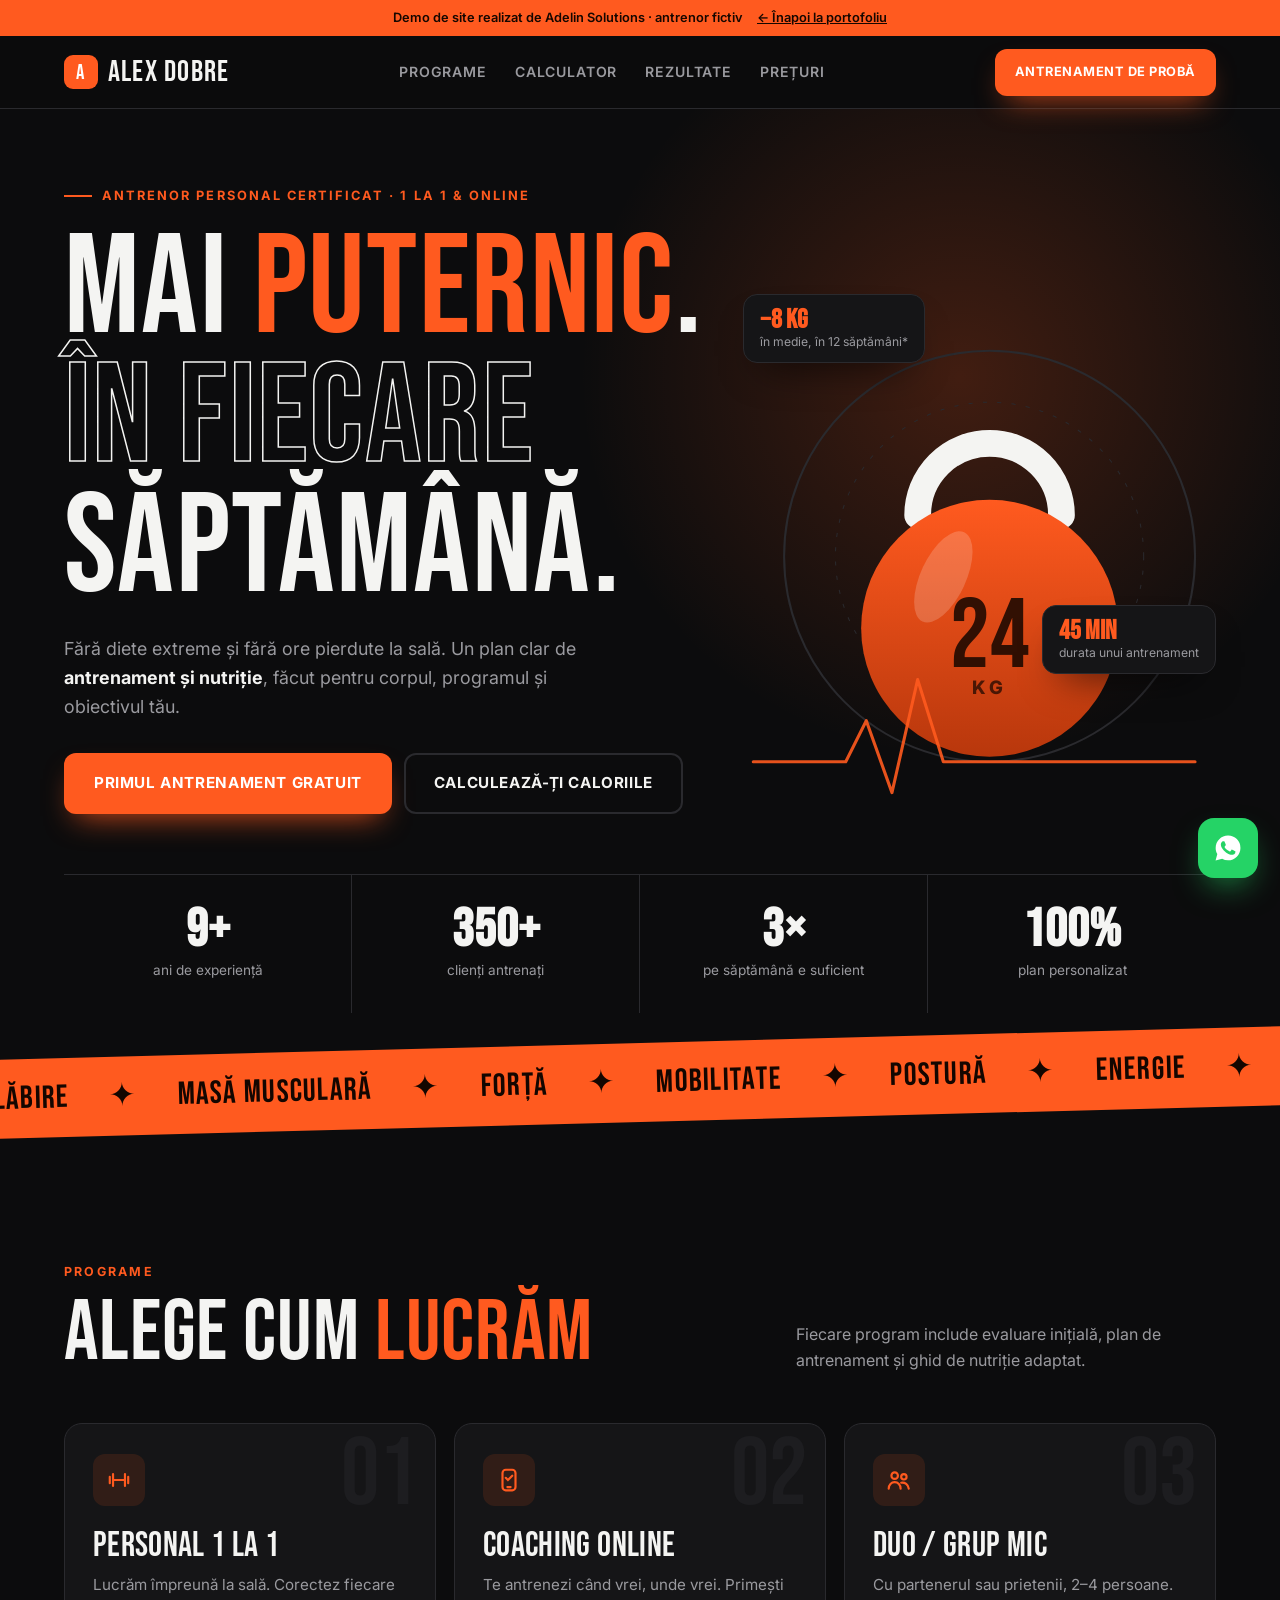
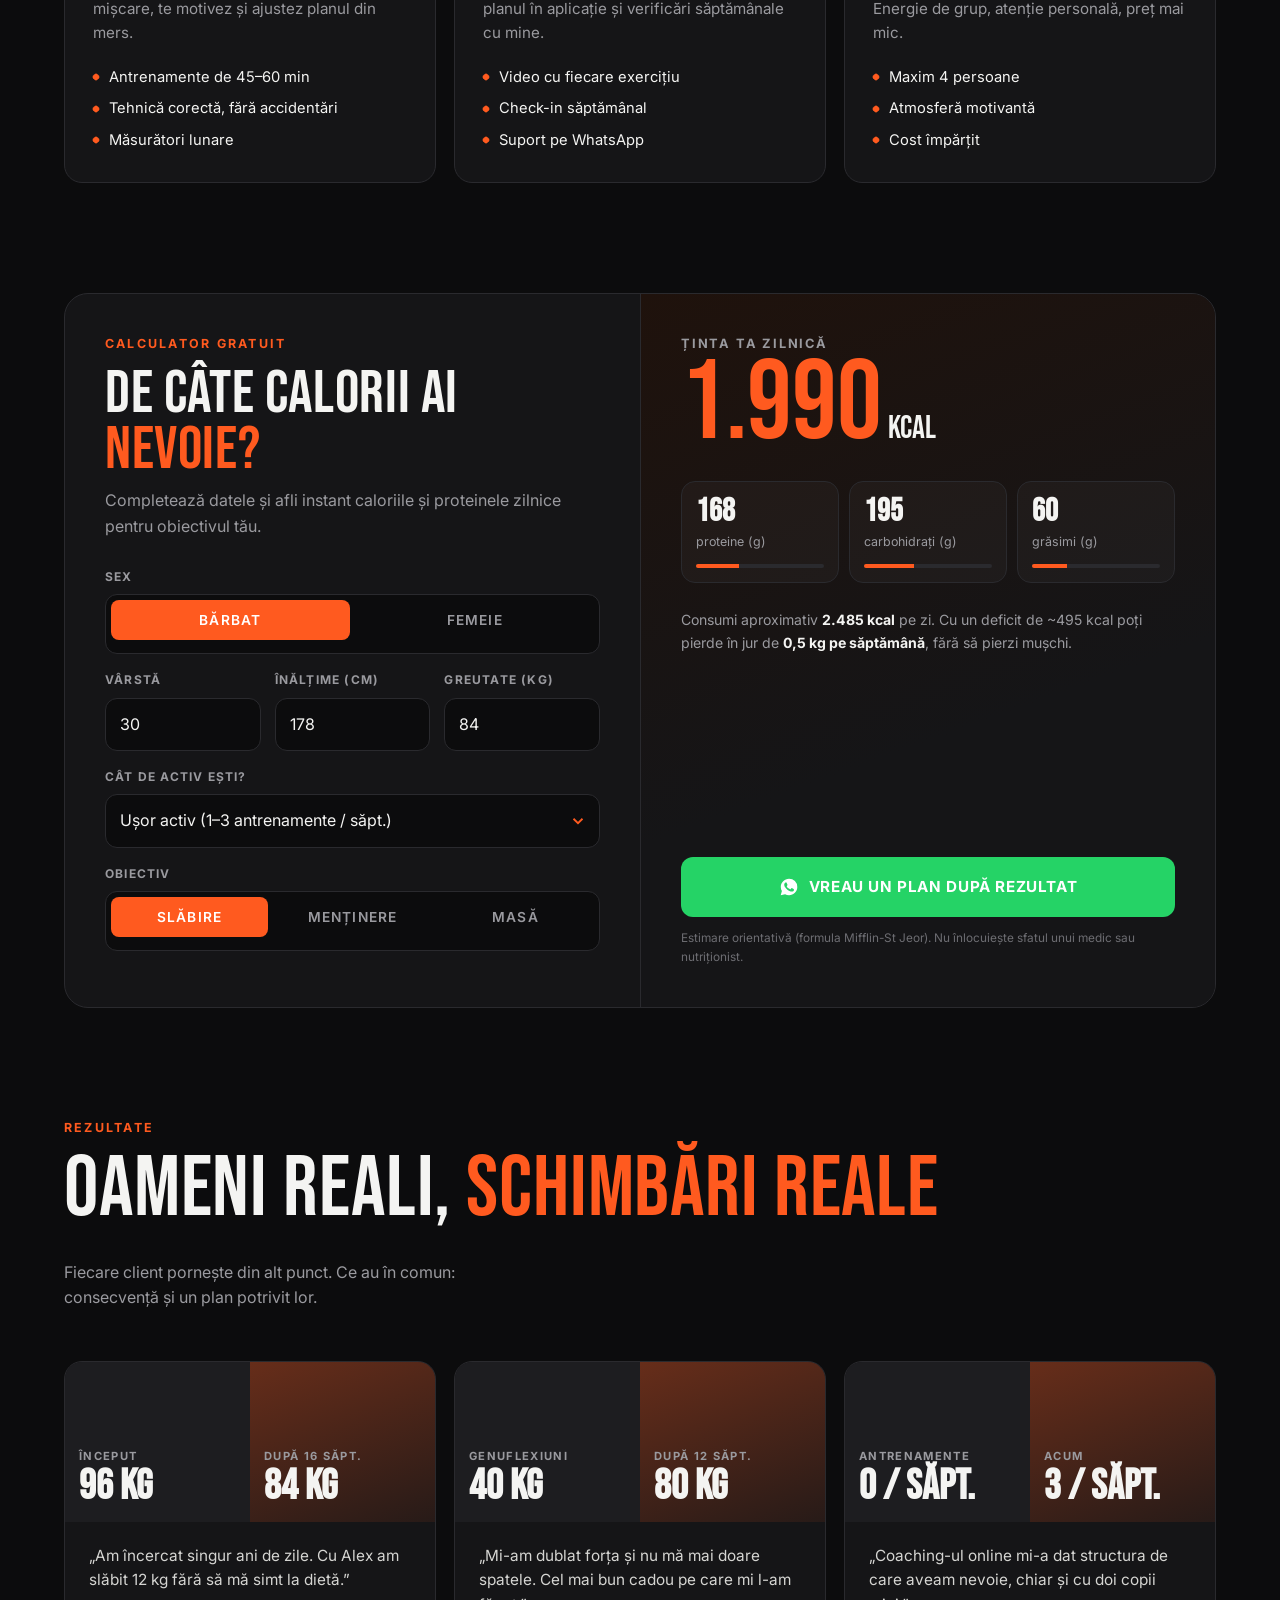
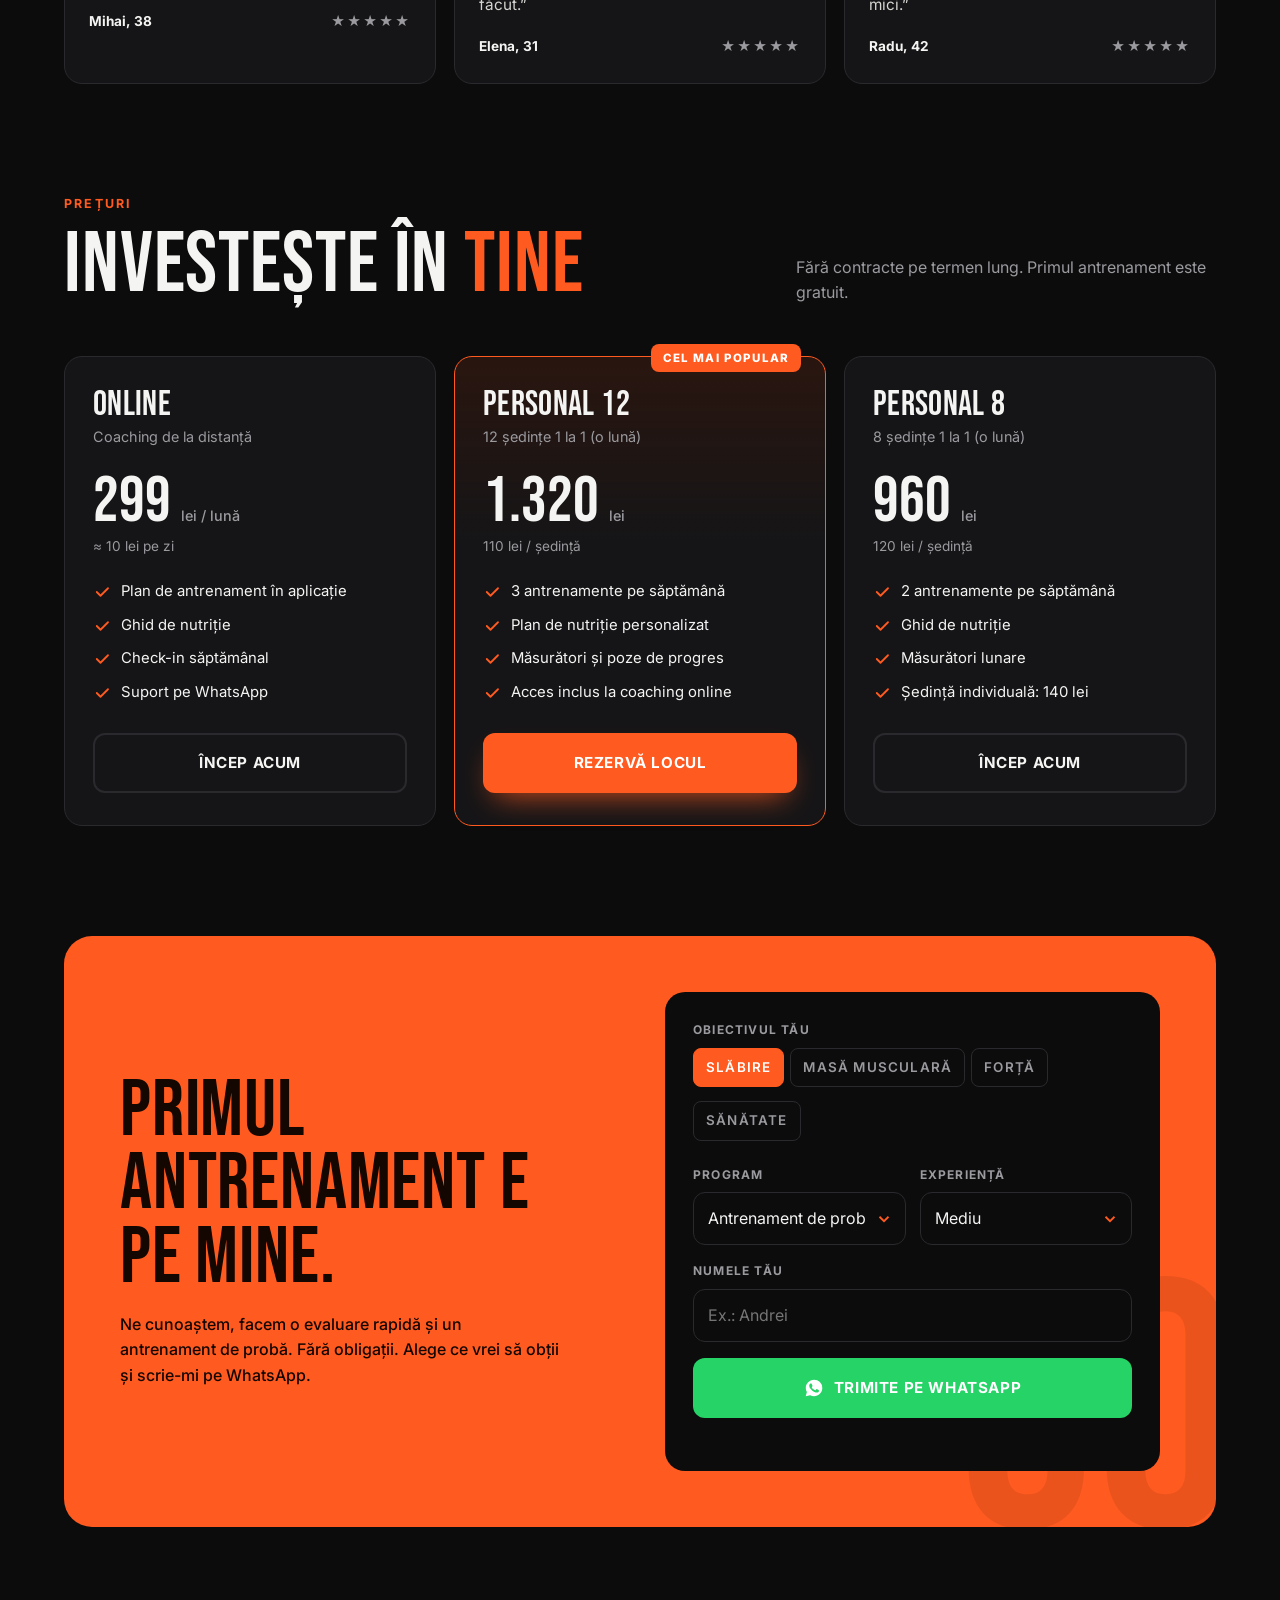
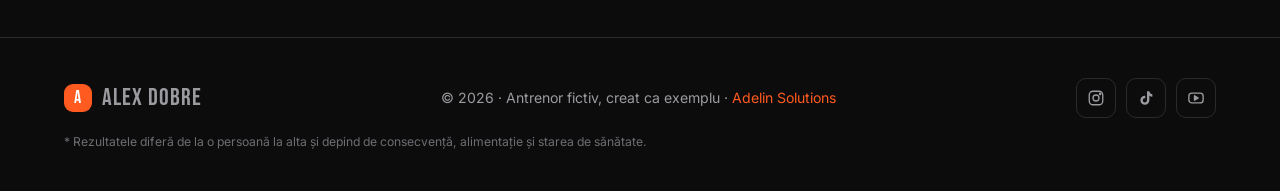
==== demos/antrenor/index.html @ 0d0dbaec "Add profit dashboard and three demo landing pages - Profit dashboard: top products by profit, sales " ====
<!DOCTYPE html>
<html lang="ro">
<head>
  <meta charset="UTF-8">
  <meta name="viewport" content="width=device-width, initial-scale=1.0">
  <title>Alex Dobre · Antrenor personal</title>
  <meta name="description" content="Antrenamente personale 1 la 1, coaching online și plan de nutriție. Calculează-ți caloriile și programează un antrenament de probă pe WhatsApp.">
  <link rel="preconnect" href="https://fonts.googleapis.com">
  <link rel="preconnect" href="https://fonts.gstatic.com" crossorigin>
  <link href="https://fonts.googleapis.com/css2?family=Bebas+Neue&family=Inter:wght@400;500;600;700;800&display=swap" rel="stylesheet">
  <style>
    :root {
      --bg: #0c0c0d;
      --panel: #151517;
      --panel-2: #1d1d20;
      --line: #2a2a2e;
      --text: #f4f4f2;
      --muted: #9a9a9f;
      --hot: #ff5a1f;
      --hot-2: #ff7a45;
      --wa: #25d366;
      --display: "Bebas Neue", Impact, sans-serif;
      --sans: "Inter", system-ui, sans-serif;
      --radius: 18px;
    }
    *, *::before, *::after { box-sizing: border-box; }
    html { scroll-behavior: smooth; overflow-x: clip; }
    body { margin: 0; background: var(--bg); color: var(--text); font-family: var(--sans); font-size: 16px; line-height: 1.6; -webkit-font-smoothing: antialiased; overflow-x: hidden; }
    a { color: inherit; text-decoration: none; }
    h1, h2, h3 { font-family: var(--display); font-weight: 400; margin: 0; line-height: .92; letter-spacing: .01em; text-transform: uppercase; }
    p { margin: 0; }
    ul { margin: 0; padding: 0; list-style: none; }
    button, input, select { font: inherit; color: inherit; }
    .container { max-width: 1200px; margin: 0 auto; padding: 0 24px; }
    .hot { color: var(--hot); }
    .outline { color: transparent; -webkit-text-stroke: 1.5px var(--text); }
    section { scroll-margin-top: 72px; }

    .demo-bar { background: var(--hot); color: #160700; font-size: .8rem; font-weight: 600; text-align: center; padding: 8px 16px; display: flex; gap: 14px; justify-content: center; flex-wrap: wrap; }
    .demo-bar a { text-decoration: underline; }

    .btn { display: inline-flex; align-items: center; justify-content: center; gap: 10px; padding: 16px 28px; border-radius: 12px; font-weight: 700; font-size: .95rem; letter-spacing: .04em; text-transform: uppercase; border: 2px solid transparent; cursor: pointer; transition: transform .2s, background .2s, color .2s, border-color .2s, box-shadow .2s; }
    .btn:hover { transform: translateY(-2px); }
    .btn svg { width: 20px; height: 20px; }
    .btn--hot { background: var(--hot); color: #fff; box-shadow: 0 14px 30px -12px rgba(255,90,31,.8); }
    .btn--hot:hover { background: var(--hot-2); }
    .btn--line { border-color: var(--line); }
    .btn--line:hover { border-color: var(--text); }
    .btn--wa { background: var(--wa); color: #fff; }
    .btn--wa:hover { background: #1da851; }

    /* Nav */
    .nav { position: sticky; top: 0; z-index: 40; background: rgba(12,12,13,.85); backdrop-filter: blur(12px); border-bottom: 1px solid var(--line); }
    .nav__in { display: flex; align-items: center; justify-content: space-between; height: 72px; gap: 20px; }
    .logo { font-family: var(--display); font-size: 1.9rem; letter-spacing: .04em; display: flex; align-items: center; gap: 10px; }
    .logo i { width: 34px; height: 34px; border-radius: 9px; background: var(--hot); display: grid; place-items: center; font-style: normal; color: #fff; font-size: 1.3rem; }
    .nav__links { display: flex; gap: 28px; font-size: .88rem; font-weight: 600; text-transform: uppercase; letter-spacing: .06em; color: var(--muted); }
    .nav__links a:hover { color: var(--text); }
    .nav .btn { padding: 11px 18px; font-size: .8rem; }
    .burger { display: none; width: 44px; height: 44px; border-radius: 10px; border: 1px solid var(--line); background: var(--panel); cursor: pointer; }
    .burger span { display: block; width: 18px; height: 2px; background: var(--text); margin: 4px auto; transition: transform .3s; }

    /* Hero */
    .hero { position: relative; padding: 70px 0 0; overflow: hidden; }
    .hero::before { content: ""; position: absolute; right: -10%; top: -20%; width: 70vw; height: 70vw; max-width: 900px; max-height: 900px; background: radial-gradient(circle, rgba(255,90,31,.22), transparent 60%); pointer-events: none; }
    .hero__grid { display: grid; grid-template-columns: 1.15fr .85fr; gap: 40px; align-items: end; position: relative; }
    .tagline { display: inline-flex; align-items: center; gap: 10px; font-size: .8rem; font-weight: 700; letter-spacing: .16em; text-transform: uppercase; color: var(--hot); }
    .tagline::before { content: ""; width: 28px; height: 2px; background: var(--hot); }
    .hero h1 { font-size: clamp(4.2rem, 11vw, 9.5rem); margin: 18px 0 22px; }
    .hero__lead { color: var(--muted); font-size: 1.12rem; max-width: 520px; }
    .hero__lead b { color: var(--text); }
    .hero__cta { display: flex; gap: 12px; flex-wrap: wrap; margin-top: 32px; }
    .hero__art { position: relative; align-self: stretch; min-height: 460px; }
    .hero__art svg { position: absolute; inset: 0; width: 100%; height: 100%; }
    .badge-float { position: absolute; background: var(--panel); border: 1px solid var(--line); border-radius: 14px; padding: 12px 16px; display: flex; gap: 12px; align-items: center; box-shadow: 0 20px 40px -20px rgba(0,0,0,.8); animation: bob 5s ease-in-out infinite; }
    .badge-float b { display: block; font-family: var(--display); font-size: 1.7rem; line-height: 1; color: var(--hot); }
    .badge-float small { color: var(--muted); font-size: .76rem; line-height: 1.3; display: block; }
    .badge-float--a { left: 0; top: 18%; }
    .badge-float--b { right: 0; bottom: 22%; animation-delay: -2.5s; }
    @keyframes bob { 50% { transform: translateY(-10px); } }

    .stats { display: grid; grid-template-columns: repeat(4, 1fr); border-top: 1px solid var(--line); margin-top: 60px; position: relative; }
    .stat { padding: 28px 10px 30px; border-right: 1px solid var(--line); text-align: center; }
    .stat:last-child { border-right: 0; }
    .stat b { font-family: var(--display); font-size: 3.4rem; line-height: 1; display: block; }
    .stat span { color: var(--muted); font-size: .85rem; }

    /* Bandă */
    .marquee { background: var(--hot); color: #140600; overflow: hidden; white-space: nowrap; padding: 14px 0; transform: rotate(-1.5deg); margin: 30px -20px; }
    .marquee__track { display: inline-flex; gap: 40px; animation: slide 28s linear infinite; font-family: var(--display); font-size: 2rem; letter-spacing: .04em; }
    .marquee__track span::after { content: "✦"; margin-left: 40px; }
    @keyframes slide { to { transform: translateX(-50%); } }

    /* Secțiuni */
    .section { padding: 110px 0; }
    .head { display: flex; justify-content: space-between; align-items: flex-end; gap: 30px; margin-bottom: 50px; flex-wrap: wrap; }
    .head h2 { font-size: clamp(3rem, 7vw, 5.4rem); }
    .head p { color: var(--muted); max-width: 420px; }
    .kicker { font-size: .78rem; font-weight: 700; letter-spacing: .18em; text-transform: uppercase; color: var(--hot); display: block; margin-bottom: 12px; }

    /* Programe */
    .programs { display: grid; grid-template-columns: repeat(3, 1fr); gap: 18px; }
    .program { background: var(--panel); border: 1px solid var(--line); border-radius: var(--radius); padding: 30px 28px; position: relative; overflow: hidden; transition: border-color .3s, transform .3s; }
    .program:hover { border-color: var(--hot); transform: translateY(-4px); }
    .program__n { position: absolute; right: 18px; top: 4px; font-family: var(--display); font-size: 6rem; color: var(--panel-2); line-height: 1; }
    .program__ic { width: 52px; height: 52px; border-radius: 12px; background: rgba(255,90,31,.12); color: var(--hot); display: grid; place-items: center; margin-bottom: 24px; position: relative; }
    .program__ic svg { width: 26px; height: 26px; }
    .program h3 { font-size: 2.2rem; margin-bottom: 10px; position: relative; }
    .program p { color: var(--muted); font-size: .95rem; position: relative; }
    .program ul { margin-top: 20px; display: grid; gap: 8px; font-size: .92rem; position: relative; }
    .program li { display: flex; gap: 10px; align-items: center; }
    .program li::before { content: ""; width: 6px; height: 6px; background: var(--hot); border-radius: 2px; transform: rotate(45deg); flex: none; }

    /* Calculator */
    .calc { display: grid; grid-template-columns: 1fr 1fr; gap: 0; background: var(--panel); border: 1px solid var(--line); border-radius: 24px; overflow: hidden; }
    .calc__form { padding: 40px; }
    .calc__form h2 { font-size: clamp(2.6rem, 5vw, 3.8rem); margin-bottom: 10px; }
    .calc__form > p { color: var(--muted); margin-bottom: 28px; }
    .grid2 { display: grid; grid-template-columns: 1fr 1fr; gap: 14px; }
    .grid3 { display: grid; grid-template-columns: 1fr 1fr 1fr; gap: 14px; }
    .field { margin-bottom: 16px; }
    .field label, .field .label { display: block; font-size: .75rem; font-weight: 700; letter-spacing: .1em; text-transform: uppercase; color: var(--muted); margin-bottom: 8px; }
    .input { width: 100%; padding: 13px 14px; border-radius: 12px; border: 1px solid var(--line); background: var(--bg); font-size: 1rem; transition: border-color .2s; }
    .input:focus { outline: none; border-color: var(--hot); }
    select.input { appearance: none; background-image: url("data:image/svg+xml,%3Csvg xmlns='http://www.w3.org/2000/svg' viewBox='0 0 24 24' fill='none' stroke='%23ff5a1f' stroke-width='2.4'%3E%3Cpath d='m6 9 6 6 6-6'/%3E%3C/svg%3E"); background-repeat: no-repeat; background-position: right 12px center; background-size: 18px; padding-right: 40px; }
    .seg { display: grid; grid-auto-flow: column; grid-auto-columns: 1fr; gap: 6px; background: var(--bg); padding: 5px; border-radius: 12px; border: 1px solid var(--line); }
    .seg input { position: absolute; opacity: 0; pointer-events: none; }
    .seg span { display: block; text-align: center; padding: 9px 4px; border-radius: 8px; font-size: .86rem; font-weight: 600; cursor: pointer; color: var(--muted); transition: .2s; }
    .seg input:checked + span { background: var(--hot); color: #fff; }
    .seg input:focus-visible + span { outline: 2px solid var(--hot); }
    .calc__out { background: linear-gradient(160deg, #1f120c, #151517 60%); padding: 40px; border-left: 1px solid var(--line); display: flex; flex-direction: column; }
    .big { font-family: var(--display); font-size: clamp(4.5rem, 9vw, 7rem); line-height: .9; color: var(--hot); }
    .big small { font-size: 2rem; color: var(--text); margin-left: 6px; }
    .out-label { font-size: .8rem; font-weight: 700; letter-spacing: .14em; text-transform: uppercase; color: var(--muted); }
    .macros { display: grid; grid-template-columns: repeat(3, 1fr); gap: 10px; margin: 26px 0; }
    .macro { background: rgba(255,255,255,.03); border: 1px solid var(--line); border-radius: 14px; padding: 14px; }
    .macro b { font-family: var(--display); font-size: 2rem; display: block; line-height: 1; }
    .macro span { font-size: .78rem; color: var(--muted); }
    .macro i { display: block; height: 4px; border-radius: 4px; margin-top: 10px; background: var(--line); overflow: hidden; }
    .macro i em { display: block; height: 100%; background: var(--hot); transition: width .5s; }
    .out-note { color: var(--muted); font-size: .88rem; margin-bottom: 22px; }
    .out-note b { color: var(--text); }
    .calc__out .btn { margin-top: auto; }
    .disclaimer { font-size: .74rem; color: #6d6d72; margin-top: 12px; }

    /* Rezultate */
    .results { display: grid; grid-template-columns: repeat(3, 1fr); gap: 18px; }
    .result { background: var(--panel); border: 1px solid var(--line); border-radius: var(--radius); overflow: hidden; }
    .result__bar { display: grid; grid-template-columns: 1fr 1fr; height: 160px; }
    .result__bar div { display: flex; flex-direction: column; justify-content: flex-end; padding: 14px; position: relative; }
    .result__bar div:first-child { background: var(--panel-2); }
    .result__bar div:last-child { background: linear-gradient(160deg, rgba(255,90,31,.35), rgba(255,90,31,.08)); }
    .result__bar small { font-size: .7rem; font-weight: 700; letter-spacing: .12em; text-transform: uppercase; color: var(--muted); }
    .result__bar b { font-family: var(--display); font-size: 2.6rem; line-height: 1; }
    .result__body { padding: 22px 24px 26px; }
    .result__body p { color: #d5d5d2; font-size: .96rem; }
    .result__who { display: flex; justify-content: space-between; align-items: center; margin-top: 18px; font-size: .85rem; }
    .result__who span { color: var(--muted); }
    .stars { color: var(--hot); letter-spacing: 2px; }

    /* Prețuri */
    .prices { display: grid; grid-template-columns: repeat(3, 1fr); gap: 18px; align-items: stretch; }
    .price { background: var(--panel); border: 1px solid var(--line); border-radius: var(--radius); padding: 32px 28px; display: flex; flex-direction: column; position: relative; }
    .price--hl { border-color: var(--hot); background: linear-gradient(180deg, rgba(255,90,31,.12), var(--panel) 40%); }
    .price__tag { position: absolute; top: -13px; right: 24px; background: var(--hot); color: #fff; font-size: .72rem; font-weight: 800; letter-spacing: .1em; text-transform: uppercase; padding: 5px 12px; border-radius: 8px; }
    .price h3 { font-size: 2.2rem; }
    .price__sub { color: var(--muted); font-size: .9rem; margin-top: 4px; }
    .price__val { font-family: var(--display); font-size: 4rem; line-height: 1; margin: 22px 0 2px; }
    .price__val small { font-family: var(--sans); font-size: .9rem; color: var(--muted); font-weight: 500; }
    .price__per { color: var(--muted); font-size: .85rem; }
    .price ul { margin: 22px 0 28px; display: grid; gap: 10px; font-size: .93rem; }
    .price li { display: flex; gap: 10px; }
    .price li svg { width: 18px; height: 18px; color: var(--hot); flex: none; margin-top: 3px; }
    .price .btn { margin-top: auto; }

    /* CTA final */
    .final { background: var(--hot); color: #140600; border-radius: 28px; padding: 56px; display: grid; grid-template-columns: 1fr 1fr; gap: 50px; align-items: center; position: relative; overflow: hidden; }
    .final::after { content: "GO"; position: absolute; right: -20px; bottom: -70px; font-family: var(--display); font-size: 22rem; line-height: 1; color: rgba(0,0,0,.08); pointer-events: none; }
    .final h2 { font-size: clamp(3rem, 6.5vw, 5rem); }
    .final > div > p { margin-top: 16px; font-weight: 500; max-width: 440px; }
    .final form { background: #0c0c0d; color: var(--text); border-radius: 20px; padding: 28px; position: relative; z-index: 1; }
    .final .btn--wa { width: 100%; }
    .err { color: #ffb199; font-size: .85rem; text-align: center; min-height: 1.2em; margin-top: 8px; }
    .chips { display: flex; flex-wrap: wrap; gap: 6px; }
    .chips input { position: absolute; opacity: 0; pointer-events: none; }
    .chips span { display: block; padding: 8px 12px; border-radius: 8px; border: 1px solid var(--line); font-size: .84rem; font-weight: 600; cursor: pointer; color: var(--muted); transition: .2s; }
    .chips input:checked + span { background: var(--hot); border-color: var(--hot); color: #fff; }
    .chips input:focus-visible + span { outline: 2px solid var(--hot); }

    .footer { border-top: 1px solid var(--line); margin-top: 110px; padding: 40px 0; color: var(--muted); font-size: .88rem; }
    .footer__in { display: flex; justify-content: space-between; align-items: center; gap: 20px; flex-wrap: wrap; }
    .socials { display: flex; gap: 10px; }
    .socials a { width: 40px; height: 40px; border-radius: 10px; border: 1px solid var(--line); display: grid; place-items: center; transition: .2s; }
    .socials a:hover { border-color: var(--hot); color: var(--hot); }
    .socials svg { width: 18px; height: 18px; }

    .wa-float { position: fixed; right: 22px; bottom: 22px; z-index: 50; width: 60px; height: 60px; border-radius: 16px; background: var(--wa); color: #fff; display: grid; place-items: center; box-shadow: 0 14px 34px -12px rgba(37,211,102,.8); transition: transform .2s; }
    .wa-float:hover { transform: translateY(-3px) rotate(-4deg); }
    .wa-float svg { width: 30px; height: 30px; }

    .reveal { opacity: 0; transform: translateY(30px); transition: opacity .7s ease, transform .7s cubic-bezier(.2,.8,.2,1); }
    .reveal.is-in { opacity: 1; transform: none; }
    .rise { animation: rise .8s cubic-bezier(.2,.8,.2,1) both; animation-delay: var(--d, 0s); }
    @keyframes rise { from { opacity: 0; transform: translateY(30px); } }

    @media (max-width: 1024px) {
      .hero__grid, .calc, .final { grid-template-columns: 1fr; }
      .hero__art { min-height: 380px; max-width: 520px; width: 100%; justify-self: center; }
      .programs, .results, .prices { grid-template-columns: 1fr 1fr; }
      .calc__out { border-left: 0; border-top: 1px solid var(--line); }
    }
    @media (max-width: 860px) {
      .nav__links, .nav .btn { display: none; }
      .burger { display: block; }
      .nav.is-open .nav__links { display: flex; flex-direction: column; gap: 0; position: absolute; top: 72px; left: 0; right: 0; background: var(--bg); border-bottom: 1px solid var(--line); padding: 6px 16px 18px; }
      .nav.is-open .nav__links a { padding: 14px 4px; border-bottom: 1px solid var(--line); color: var(--text); }
      .nav.is-open .burger span:first-child { transform: translateY(3px) rotate(45deg); }
      .nav.is-open .burger span:last-child { transform: translateY(-3px) rotate(-45deg); }
      .stats { grid-template-columns: 1fr 1fr; }
      .stat:nth-child(2) { border-right: 0; }
      .stat:nth-child(-n+2) { border-bottom: 1px solid var(--line); }
    }
    @media (max-width: 640px) {
      .container { padding: 0 16px; }
      .section { padding: 76px 0; }
      .hero { padding-top: 40px; }
      .programs, .results, .prices { grid-template-columns: 1fr; }
      .calc__form, .calc__out { padding: 26px 20px; }
      .grid3 { grid-template-columns: 1fr 1fr 1fr; gap: 8px; }
      .grid2 { grid-template-columns: 1fr; gap: 0; }
      .final { padding: 30px 20px; border-radius: 22px; }
      .final form { padding: 22px 18px; }
      .stat b { font-size: 2.8rem; }
      .badge-float--a { top: 6%; }
      .wa-float { right: 14px; bottom: 14px; }
      .macros { gap: 6px; }
      .macro { padding: 10px; }
      .macro b { font-size: 1.6rem; }
    }
    @media (prefers-reduced-motion: reduce) {
      *, *::before, *::after { animation: none !important; transition: none !important; }
      .reveal { opacity: 1; transform: none; }
    }
  </style>
</head>
<body>

  <svg width="0" height="0" style="position:absolute" aria-hidden="true">
    <defs>
      <symbol id="i-wa" viewBox="0 0 24 24"><path fill="currentColor" d="M12.04 2C6.58 2 2.13 6.45 2.13 11.91c0 1.75.46 3.45 1.32 4.95L2.05 22l5.25-1.38a9.9 9.9 0 0 0 4.74 1.21h.01c5.46 0 9.91-4.45 9.91-9.91A9.85 9.85 0 0 0 12.04 2zm5.8 14.08c-.24.68-1.42 1.32-1.96 1.37-.5.05-1.13.07-1.83-.11-.42-.13-.96-.31-1.65-.61-2.9-1.25-4.79-4.17-4.94-4.36-.14-.19-1.18-1.57-1.18-3 0-1.43.75-2.13 1.02-2.42.26-.29.58-.36.77-.36h.55c.18 0 .42-.07.65.5.24.58.82 2 .89 2.15.07.14.12.31.02.5-.1.19-.14.31-.29.48-.14.17-.3.38-.43.5-.14.14-.29.3-.13.59.17.29.74 1.22 1.59 1.98 1.09.97 2.01 1.27 2.3 1.42.29.14.46.12.62-.07.17-.19.72-.84.91-1.130.19-.29.38-.24.65-.14.26.1 1.68.79 1.97.94.29.14.48.21.55.33.07.12.07.69-.17 1.37z"/></symbol>
      <symbol id="i-dumb" viewBox="0 0 24 24"><g fill="none" stroke="currentColor" stroke-width="2" stroke-linecap="round"><path d="M6.5 6.5v11M17.5 6.5v11M3.5 9v6M20.5 9v6M6.5 12h11"/></g></symbol>
      <symbol id="i-phone" viewBox="0 0 24 24"><g fill="none" stroke="currentColor" stroke-width="2" stroke-linecap="round"><rect x="6" y="2.5" width="12" height="19" rx="3"/><path d="M10.5 18.5h3"/><path d="m9 10 2 2 4-4"/></g></symbol>
      <symbol id="i-group" viewBox="0 0 24 24"><g fill="none" stroke="currentColor" stroke-width="2" stroke-linecap="round"><circle cx="8" cy="8" r="3"/><circle cx="16.5" cy="9" r="2.5"/><path d="M2.5 20c0-3.5 2.5-6 5.5-6s5.5 2.5 5.5 6M14 14.5c3.5-.5 6.5 1.5 7 5.5"/></g></symbol>
      <symbol id="i-check" viewBox="0 0 24 24"><path fill="none" stroke="currentColor" stroke-width="2.4" stroke-linecap="round" stroke-linejoin="round" d="m5 12 5 5L20 7"/></symbol>
      <symbol id="i-ig" viewBox="0 0 24 24"><g fill="none" stroke="currentColor" stroke-width="1.8"><rect x="3" y="3" width="18" height="18" rx="5"/><circle cx="12" cy="12" r="4"/><circle cx="17.5" cy="6.5" r=".8" fill="currentColor"/></g></symbol>
      <symbol id="i-tt" viewBox="0 0 24 24"><path fill="currentColor" d="M16.5 3c.4 2.2 1.9 3.8 4 4v3.2a7 7 0 0 1-4-1.3V15a6 6 0 1 1-6-6h.5v3.3a2.8 2.8 0 1 0 2.3 2.7V3z"/></symbol>
      <symbol id="i-yt" viewBox="0 0 24 24"><g fill="none" stroke="currentColor" stroke-width="1.8" stroke-linejoin="round"><rect x="2.5" y="5.5" width="19" height="13" rx="4"/><path d="m10 9 5 3-5 3z" fill="currentColor"/></g></symbol>
    </defs>
  </svg>

  <div class="demo-bar"><span>Demo de site realizat de Adelin Solutions · antrenor fictiv</span><a href="../../index.html#proiecte">← Înapoi la portofoliu</a></div>

  <header class="nav" id="nav">
    <div class="container nav__in">
      <a href="#acasa" class="logo"><i>A</i>ALEX DOBRE</a>
      <nav class="nav__links" aria-label="Meniu">
        <a href="#programe">Programe</a>
        <a href="#calculator">Calculator</a>
        <a href="#rezultate">Rezultate</a>
        <a href="#preturi">Prețuri</a>
      </nav>
      <a href="#start" class="btn btn--hot">Antrenament de probă</a>
      <button class="burger" aria-label="Deschide meniul" aria-expanded="false"><span></span><span></span></button>
    </div>
  </header>

  <main>
    <section class="hero" id="acasa">
      <div class="container">
        <div class="hero__grid">
          <div>
            <span class="tagline rise">Antrenor personal certificat · 1 la 1 & online</span>
            <h1 class="rise" style="--d:.06s">Mai <span class="hot">puternic</span>.<br><span class="outline">În fiecare</span><br>săptămână.</h1>
            <p class="hero__lead rise" style="--d:.14s">Fără diete extreme și fără ore pierdute la sală. Un plan clar de <b>antrenament și nutriție</b>, făcut pentru corpul, programul și obiectivul tău.</p>
            <div class="hero__cta rise" style="--d:.22s">
              <a href="#start" class="btn btn--hot">Primul antrenament gratuit</a>
              <a href="#calculator" class="btn btn--line">Calculează-ți caloriile</a>
            </div>
          </div>
          <div class="hero__art rise" style="--d:.18s" aria-hidden="true">
            <svg viewBox="0 0 460 520" preserveAspectRatio="xMidYMax meet">
              <defs>
                <linearGradient id="hg" x1="0" y1="0" x2="0" y2="1"><stop offset="0" stop-color="#ff5a1f"/><stop offset="1" stop-color="#b8370c"/></linearGradient>
              </defs>
              <circle cx="240" cy="270" r="200" fill="none" stroke="#2a2a2e" stroke-width="2"/>
              <circle cx="240" cy="270" r="150" fill="none" stroke="#2a2a2e" stroke-width="1" stroke-dasharray="4 10"/>
              <!-- kettlebell -->
              <g transform="translate(240 300)">
                <path d="M-70 -70a70 70 0 0 1 140 0" fill="none" stroke="#f4f4f2" stroke-width="26" stroke-linecap="round"/>
                <circle cx="0" cy="40" r="125" fill="url(#hg)"/>
                <ellipse cx="-45" cy="-10" rx="22" ry="48" fill="#fff" opacity=".18" transform="rotate(25 -45 -10)"/>
                <text x="0" y="78" text-anchor="middle" font-family="Bebas Neue, Impact" font-size="96" fill="#140600" opacity=".85">24</text>
                <text x="0" y="104" text-anchor="middle" font-family="Inter" font-weight="800" font-size="18" fill="#140600" opacity=".7" letter-spacing="4">KG</text>
              </g>
              <!-- puls -->
              <path d="M10 470h90l20-40 25 70 25-110 25 80h245" fill="none" stroke="#ff5a1f" stroke-width="3" stroke-linejoin="round" stroke-linecap="round" opacity=".9"/>
            </svg>
            <div class="badge-float badge-float--a"><div><b>−8 KG</b><small>în medie, în 12 săptămâni*</small></div></div>
            <div class="badge-float badge-float--b"><div><b>45 MIN</b><small>durata unui antrenament</small></div></div>
          </div>
        </div>

        <div class="stats">
          <div class="stat"><b>9+</b><span>ani de experiență</span></div>
          <div class="stat"><b>350+</b><span>clienți antrenați</span></div>
          <div class="stat"><b>3×</b><span>pe săptămână e suficient</span></div>
          <div class="stat"><b>100%</b><span>plan personalizat</span></div>
        </div>
      </div>
    </section>

    <div class="marquee" aria-hidden="true"><div class="marquee__track">
      <span>Slăbire</span><span>Masă musculară</span><span>Forță</span><span>Mobilitate</span><span>Postură</span><span>Energie</span><span>Nutriție</span>
      <span>Slăbire</span><span>Masă musculară</span><span>Forță</span><span>Mobilitate</span><span>Postură</span><span>Energie</span><span>Nutriție</span>
    </div></div>

    <!-- Programe -->
    <section class="section" id="programe">
      <div class="container">
        <div class="head reveal">
          <div><span class="kicker">Programe</span><h2>Alege cum <span class="hot">lucrăm</span></h2></div>
          <p>Fiecare program include evaluare inițială, plan de antrenament și ghid de nutriție adaptat.</p>
        </div>
        <div class="programs">
          <article class="program reveal">
            <span class="program__n">01</span>
            <div class="program__ic"><svg><use href="#i-dumb"/></svg></div>
            <h3>Personal 1 la 1</h3>
            <p>Lucrăm împreună la sală. Corectez fiecare mișcare, te motivez și ajustez planul din mers.</p>
            <ul><li>Antrenamente de 45–60 min</li><li>Tehnică corectă, fără accidentări</li><li>Măsurători lunare</li></ul>
          </article>
          <article class="program reveal">
            <span class="program__n">02</span>
            <div class="program__ic"><svg><use href="#i-phone"/></svg></div>
            <h3>Coaching online</h3>
            <p>Te antrenezi când vrei, unde vrei. Primești planul în aplicație și verificări săptămânale cu mine.</p>
            <ul><li>Video cu fiecare exercițiu</li><li>Check-in săptămânal</li><li>Suport pe WhatsApp</li></ul>
          </article>
          <article class="program reveal">
            <span class="program__n">03</span>
            <div class="program__ic"><svg><use href="#i-group"/></svg></div>
            <h3>Duo / grup mic</h3>
            <p>Cu partenerul sau prietenii, 2–4 persoane. Energie de grup, atenție personală, preț mai mic.</p>
            <ul><li>Maxim 4 persoane</li><li>Atmosferă motivantă</li><li>Cost împărțit</li></ul>
          </article>
        </div>
      </div>
    </section>

    <!-- Calculator -->
    <section class="section" id="calculator" style="padding-top:0">
      <div class="container">
        <div class="calc reveal">
          <form class="calc__form" id="calc" novalidate>
            <span class="kicker">Calculator gratuit</span>
            <h2>De câte calorii ai <span class="hot">nevoie?</span></h2>
            <p>Completează datele și afli instant caloriile și proteinele zilnice pentru obiectivul tău.</p>
            <div class="field">
              <span class="label">Sex</span>
              <div class="seg" role="radiogroup">
                <label><input type="radio" name="sex" value="m" checked><span>Bărbat</span></label>
                <label><input type="radio" name="sex" value="f"><span>Femeie</span></label>
              </div>
            </div>
            <div class="grid3">
              <div class="field"><label for="c-age">Vârstă</label><input class="input" id="c-age" type="number" min="15" max="90" value="30" inputmode="numeric"></div>
              <div class="field"><label for="c-h">Înălțime (cm)</label><input class="input" id="c-h" type="number" min="130" max="220" value="178" inputmode="numeric"></div>
              <div class="field"><label for="c-w">Greutate (kg)</label><input class="input" id="c-w" type="number" min="35" max="250" value="84" inputmode="decimal"></div>
            </div>
            <div class="field">
              <label for="c-act">Cât de activ ești?</label>
              <select class="input" id="c-act">
                <option value="1.2">Sedentar (birou, fără sport)</option>
                <option value="1.375" selected>Ușor activ (1–3 antrenamente / săpt.)</option>
                <option value="1.55">Moderat (3–5 antrenamente / săpt.)</option>
                <option value="1.725">Foarte activ (6–7 antrenamente / săpt.)</option>
              </select>
            </div>
            <div class="field">
              <span class="label">Obiectiv</span>
              <div class="seg" role="radiogroup">
                <label><input type="radio" name="goal" value="cut" checked><span>Slăbire</span></label>
                <label><input type="radio" name="goal" value="keep"><span>Menținere</span></label>
                <label><input type="radio" name="goal" value="bulk"><span>Masă</span></label>
              </div>
            </div>
          </form>
          <div class="calc__out" aria-live="polite">
            <span class="out-label">Ținta ta zilnică</span>
            <p class="big" id="o-kcal">–<small>kcal</small></p>
            <div class="macros">
              <div class="macro"><b id="o-p">–</b><span>proteine (g)</span><i><em id="o-pb"></em></i></div>
              <div class="macro"><b id="o-c">–</b><span>carbohidrați (g)</span><i><em id="o-cb"></em></i></div>
              <div class="macro"><b id="o-f">–</b><span>grăsimi (g)</span><i><em id="o-fb"></em></i></div>
            </div>
            <p class="out-note" id="o-note"></p>
            <a href="#" class="btn btn--wa" id="o-wa" target="_blank" rel="noopener"><svg><use href="#i-wa"/></svg>Vreau un plan după rezultat</a>
            <p class="disclaimer">Estimare orientativă (formula Mifflin-St Jeor). Nu înlocuiește sfatul unui medic sau nutriționist.</p>
          </div>
        </div>
      </div>
    </section>

    <!-- Rezultate -->
    <section class="section" id="rezultate" style="padding-top:0">
      <div class="container">
        <div class="head reveal">
          <div><span class="kicker">Rezultate</span><h2>Oameni reali, <span class="hot">schimbări reale</span></h2></div>
          <p>Fiecare client pornește din alt punct. Ce au în comun: consecvență și un plan potrivit lor.</p>
        </div>
        <div class="results">
          <article class="result reveal">
            <div class="result__bar"><div><small>Început</small><b>96 kg</b></div><div><small>După 16 săpt.</small><b>84 kg</b></div></div>
            <div class="result__body"><p>„Am încercat singur ani de zile. Cu Alex am slăbit 12 kg fără să mă simt la dietă.”</p><div class="result__who"><b>Mihai, 38</b><span class="stars">★★★★★</span></div></div>
          </article>
          <article class="result reveal">
            <div class="result__bar"><div><small>Genuflexiuni</small><b>40 kg</b></div><div><small>După 12 săpt.</small><b>80 kg</b></div></div>
            <div class="result__body"><p>„Mi-am dublat forța și nu mă mai doare spatele. Cel mai bun cadou pe care mi l-am făcut.”</p><div class="result__who"><b>Elena, 31</b><span class="stars">★★★★★</span></div></div>
          </article>
          <article class="result reveal">
            <div class="result__bar"><div><small>Antrenamente</small><b>0 / săpt.</b></div><div><small>Acum</small><b>3 / săpt.</b></div></div>
            <div class="result__body"><p>„Coaching-ul online mi-a dat structura de care aveam nevoie, chiar și cu doi copii mici.”</p><div class="result__who"><b>Radu, 42</b><span class="stars">★★★★★</span></div></div>
          </article>
        </div>
      </div>
    </section>

    <!-- Prețuri -->
    <section class="section" id="preturi" style="padding-top:0">
      <div class="container">
        <div class="head reveal">
          <div><span class="kicker">Prețuri</span><h2>Investește în <span class="hot">tine</span></h2></div>
          <p>Fără contracte pe termen lung. Primul antrenament este gratuit.</p>
        </div>
        <div class="prices">
          <div class="price reveal">
            <h3>Online</h3><p class="price__sub">Coaching de la distanță</p>
            <p class="price__val">299 <small>lei / lună</small></p><p class="price__per">≈ 10 lei pe zi</p>
            <ul><li><svg><use href="#i-check"/></svg>Plan de antrenament în aplicație</li><li><svg><use href="#i-check"/></svg>Ghid de nutriție</li><li><svg><use href="#i-check"/></svg>Check-in săptămânal</li><li><svg><use href="#i-check"/></svg>Suport pe WhatsApp</li></ul>
            <a href="#start" class="btn btn--line" data-plan="Online">Încep acum</a>
          </div>
          <div class="price price--hl reveal">
            <span class="price__tag">Cel mai popular</span>
            <h3>Personal 12</h3><p class="price__sub">12 ședințe 1 la 1 (o lună)</p>
            <p class="price__val">1.320 <small>lei</small></p><p class="price__per">110 lei / ședință</p>
            <ul><li><svg><use href="#i-check"/></svg>3 antrenamente pe săptămână</li><li><svg><use href="#i-check"/></svg>Plan de nutriție personalizat</li><li><svg><use href="#i-check"/></svg>Măsurători și poze de progres</li><li><svg><use href="#i-check"/></svg>Acces inclus la coaching online</li></ul>
            <a href="#start" class="btn btn--hot" data-plan="Personal 12">Rezervă locul</a>
          </div>
          <div class="price reveal">
            <h3>Personal 8</h3><p class="price__sub">8 ședințe 1 la 1 (o lună)</p>
            <p class="price__val">960 <small>lei</small></p><p class="price__per">120 lei / ședință</p>
            <ul><li><svg><use href="#i-check"/></svg>2 antrenamente pe săptămână</li><li><svg><use href="#i-check"/></svg>Ghid de nutriție</li><li><svg><use href="#i-check"/></svg>Măsurători lunare</li><li><svg><use href="#i-check"/></svg>Ședință individuală: 140 lei</li></ul>
            <a href="#start" class="btn btn--line" data-plan="Personal 8">Încep acum</a>
          </div>
        </div>
      </div>
    </section>

    <!-- CTA final -->
    <section id="start">
      <div class="container">
        <div class="final reveal">
          <div>
            <h2>Primul antrenament e <br>pe mine.</h2>
            <p>Ne cunoaștem, facem o evaluare rapidă și un antrenament de probă. Fără obligații. Alege ce vrei să obții și scrie-mi pe WhatsApp.</p>
          </div>
          <form id="lead" novalidate>
            <div class="field">
              <span class="label">Obiectivul tău</span>
              <div class="chips" role="radiogroup">
                <label><input type="radio" name="obj" value="să slăbesc" checked><span>Slăbire</span></label>
                <label><input type="radio" name="obj" value="să pun masă musculară"><span>Masă musculară</span></label>
                <label><input type="radio" name="obj" value="să devin mai puternic"><span>Forță</span></label>
                <label><input type="radio" name="obj" value="să mă simt mai bine și să am mai multă energie"><span>Sănătate</span></label>
              </div>
            </div>
            <div class="grid2">
              <div class="field"><label for="l-plan">Program</label>
                <select class="input" id="l-plan"><option>Antrenament de probă</option><option>Online</option><option>Personal 8</option><option>Personal 12</option><option>Duo / grup mic</option></select>
              </div>
              <div class="field"><label for="l-lvl">Experiență</label>
                <select class="input" id="l-lvl"><option>Începător</option><option selected>Mediu</option><option>Avansat</option></select>
              </div>
            </div>
            <div class="field"><label for="l-name">Numele tău</label><input class="input" id="l-name" placeholder="Ex.: Andrei" autocomplete="given-name"></div>
            <button type="submit" class="btn btn--wa"><svg><use href="#i-wa"/></svg>Trimite pe WhatsApp</button>
            <p class="err" id="l-err" role="alert"></p>
          </form>
        </div>
      </div>
    </section>
  </main>

  <footer class="footer">
    <div class="container footer__in">
      <a href="#acasa" class="logo" style="font-size:1.5rem"><i style="width:28px;height:28px;font-size:1.1rem">A</i>ALEX DOBRE</a>
      <span>© <span id="year"></span> · Antrenor fictiv, creat ca exemplu · <a href="../../index.html" style="color:var(--hot)">Adelin Solutions</a></span>
      <div class="socials"><a href="#" aria-label="Instagram"><svg><use href="#i-ig"/></svg></a><a href="#" aria-label="TikTok"><svg><use href="#i-tt"/></svg></a><a href="#" aria-label="YouTube"><svg><use href="#i-yt"/></svg></a></div>
    </div>
    <div class="container" style="margin-top:14px;font-size:.76rem;color:#6d6d72">* Rezultatele diferă de la o persoană la alta și depind de consecvență, alimentație și starea de sănătate.</div>
  </footer>

  <a class="wa-float" id="wa-float" href="#" target="_blank" rel="noopener" aria-label="Scrie-mi pe WhatsApp"><svg><use href="#i-wa"/></svg></a>

  <script>
  (() => {
    const WA = "40700000000";
    const $ = (id) => document.getElementById(id);
    const wa = (text) => `https://wa.me/${WA}?text=${encodeURIComponent(text)}`;
    const nf = new Intl.NumberFormat("ro-RO");
    $("wa-float").href = wa("Salut Alex! Aș vrea mai multe detalii despre antrenamente.");

    /* ===== Calculator calorii (Mifflin-St Jeor) ===== */
    const GOALS = { cut: { f: 0.8, name: "slăbire", p: 2.0 }, keep: { f: 1, name: "menținere", p: 1.6 }, bulk: { f: 1.1, name: "masă musculară", p: 1.8 } };
    function calc() {
      const sex = document.querySelector('input[name="sex"]:checked').value;
      const age = +$("c-age").value, h = +$("c-h").value, w = +$("c-w").value, act = +$("c-act").value;
      const goal = GOALS[document.querySelector('input[name="goal"]:checked').value];
      if (!(age >= 15 && age <= 90 && h >= 130 && h <= 220 && w >= 35 && w <= 250)) {
        $("o-kcal").innerHTML = "–<small>kcal</small>";
        $("o-note").textContent = "Introdu o vârstă între 15–90, înălțime 130–220 cm și greutate 35–250 kg.";
        return;
      }
      const bmr = 10 * w + 6.25 * h - 5 * age + (sex === "m" ? 5 : -161);
      const tdee = bmr * act;
      const kcal = Math.round(tdee * goal.f / 10) * 10;
      const p = Math.round(w * goal.p);
      const f = Math.round(kcal * 0.27 / 9);
      const c = Math.max(0, Math.round((kcal - p * 4 - f * 9) / 4));
      $("o-kcal").innerHTML = nf.format(kcal) + "<small>kcal</small>";
      $("o-p").textContent = p; $("o-c").textContent = c; $("o-f").textContent = f;
      const tot = p * 4 + c * 4 + f * 9;
      $("o-pb").style.width = (p * 4 / tot * 100) + "%";
      $("o-cb").style.width = (c * 4 / tot * 100) + "%";
      $("o-fb").style.width = (f * 9 / tot * 100) + "%";
      const diff = Math.round(tdee - kcal);
      $("o-note").innerHTML = goal.f < 1
        ? `Consumi aproximativ <b>${nf.format(Math.round(tdee))} kcal</b> pe zi. Cu un deficit de ~${nf.format(diff)} kcal poți pierde în jur de <b>0,5 kg pe săptămână</b>, fără să pierzi mușchi.`
        : goal.f > 1
          ? `Un surplus mic de ~${nf.format(-diff)} kcal, împreună cu antrenamentul de forță, te ajută să pui <b>masă musculară de calitate</b>.`
          : `Atât consumi într-o zi obișnuită. Ideal pentru a-ți <b>menține greutatea</b> și a lucra la forță.`;
      $("o-wa").href = wa(`Salut Alex! Am folosit calculatorul de pe site:\n• Obiectiv: ${goal.name}\n• ${sex === "m" ? "Bărbat" : "Femeie"}, ${age} ani, ${h} cm, ${w} kg\n• Rezultat: ${nf.format(kcal)} kcal/zi, ${p} g proteine\n\nAș vrea un plan de antrenament și nutriție.`);
    }
    $("calc").addEventListener("input", calc);
    $("calc").addEventListener("change", calc);
    calc();

    /* ===== Formular final ===== */
    document.querySelectorAll("[data-plan]").forEach((a) => a.addEventListener("click", () => { $("l-plan").value = a.dataset.plan; }));
    $("lead").addEventListener("submit", (e) => {
      e.preventDefault();
      const name = $("l-name").value.trim();
      if (!name) { $("l-err").textContent = "Spune-mi cum te cheamă."; $("l-name").focus(); return; }
      $("l-err").textContent = "";
      const obj = document.querySelector('input[name="obj"]:checked').value;
      window.open(wa(`Salut Alex, sunt ${name}!\nAș vrea ${obj}.\n• Program: ${$("l-plan").value}\n• Nivel: ${$("l-lvl").value}\n\nCând putem face primul antrenament?`), "_blank", "noopener");
    });
    $("l-name").addEventListener("input", () => $("l-err").textContent = "");

    /* ===== Meniu mobil + animații ===== */
    const nav = $("nav"), burger = nav.querySelector(".burger");
    burger.addEventListener("click", () => { const o = !nav.classList.contains("is-open"); nav.classList.toggle("is-open", o); burger.setAttribute("aria-expanded", String(o)); });
    nav.querySelectorAll(".nav__links a").forEach((a) => a.addEventListener("click", () => { nav.classList.remove("is-open"); burger.setAttribute("aria-expanded", "false"); }));
    const io = new IntersectionObserver((es) => es.forEach((en) => { if (en.isIntersecting) { en.target.classList.add("is-in"); io.unobserve(en.target); } }), { threshold: .12 });
    document.querySelectorAll(".reveal").forEach((el, i) => { el.style.transitionDelay = (i % 3) * 80 + "ms"; io.observe(el); });
    $("year").textContent = new Date().getFullYear();
  })();
  </script>
</body>
</html>
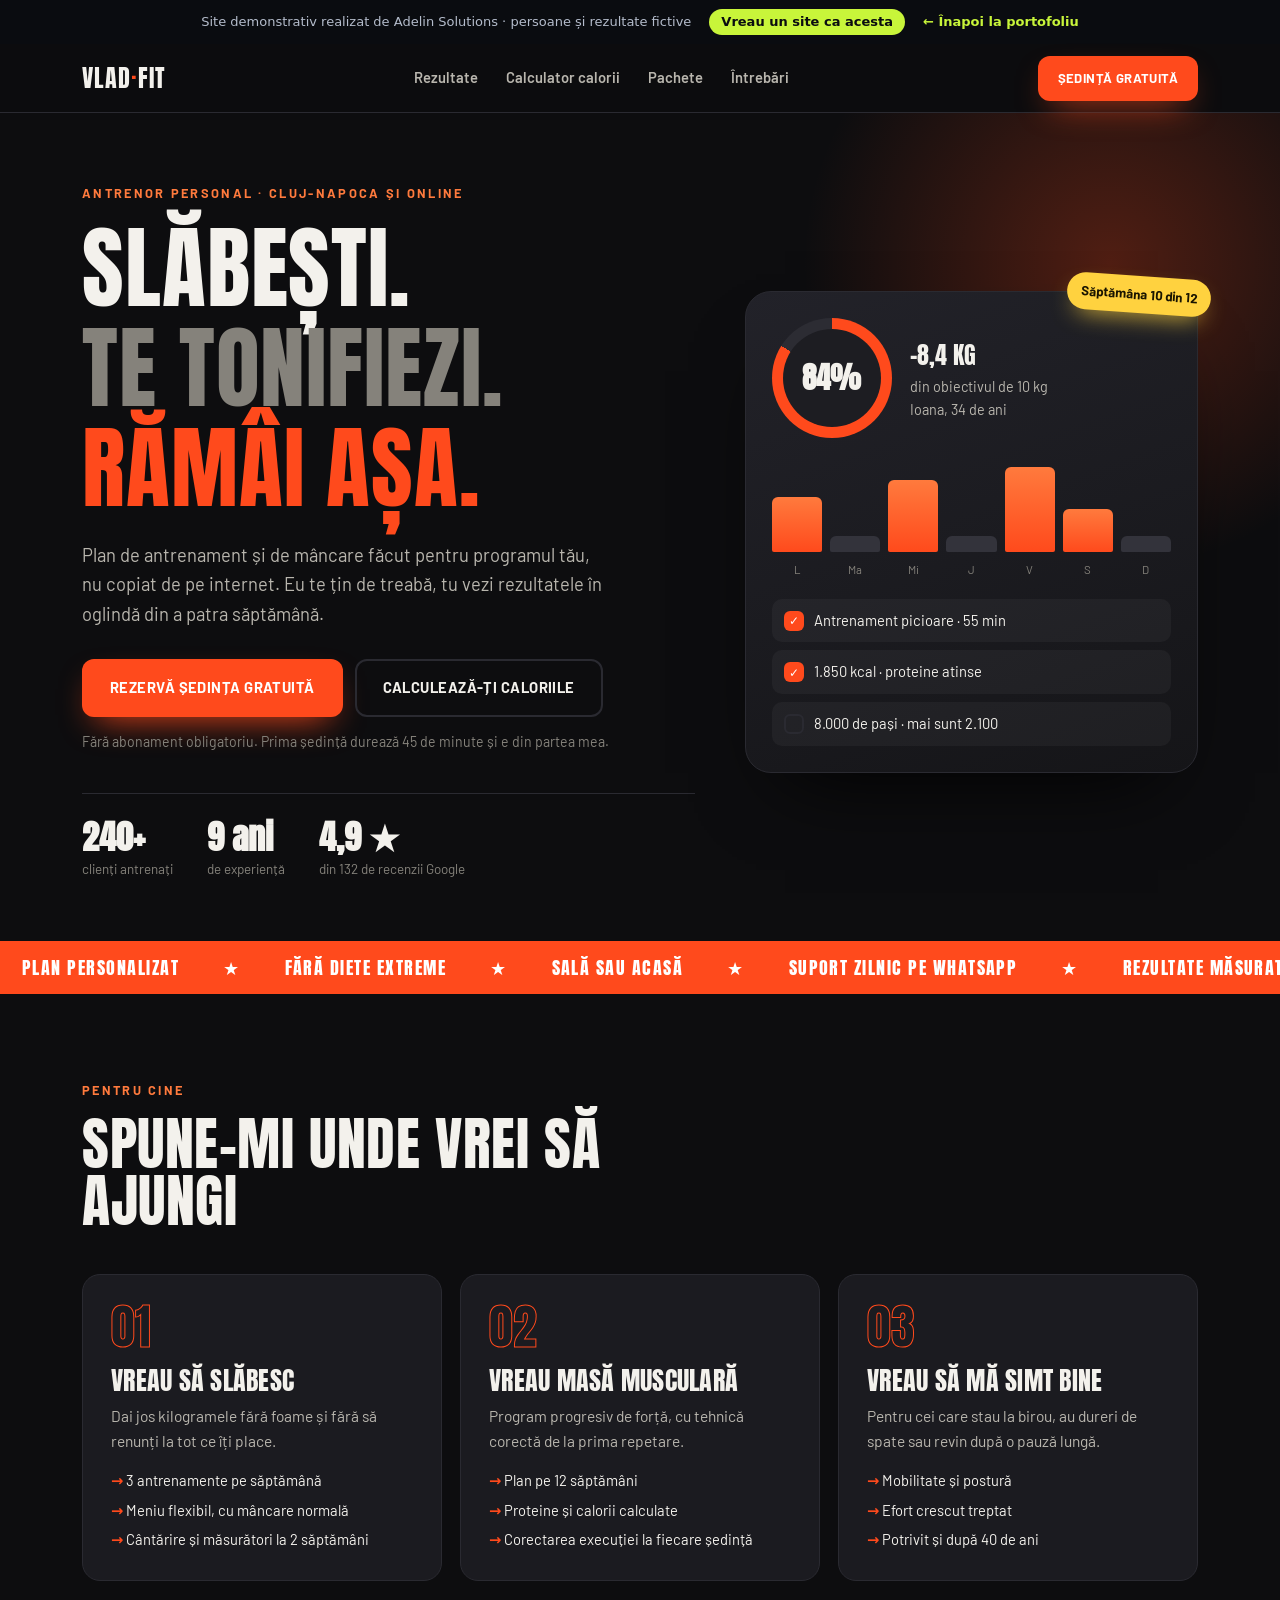
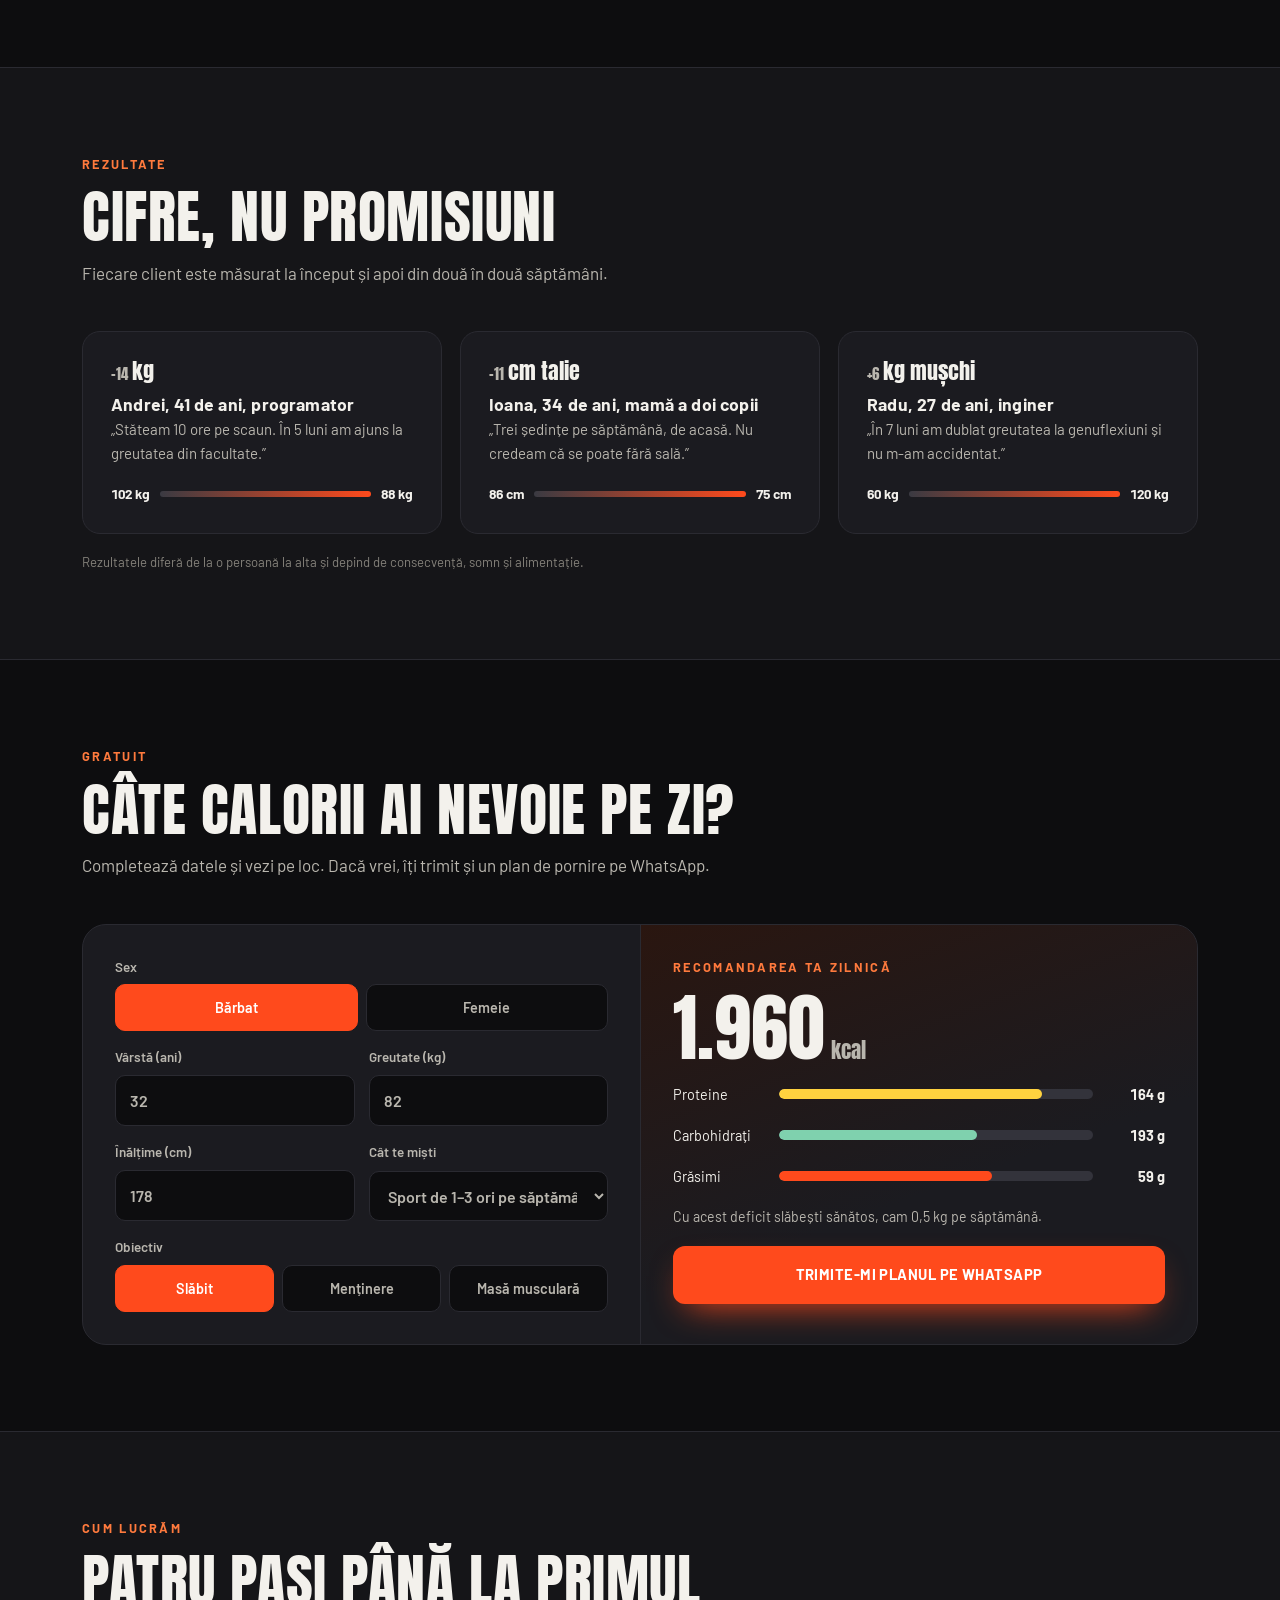
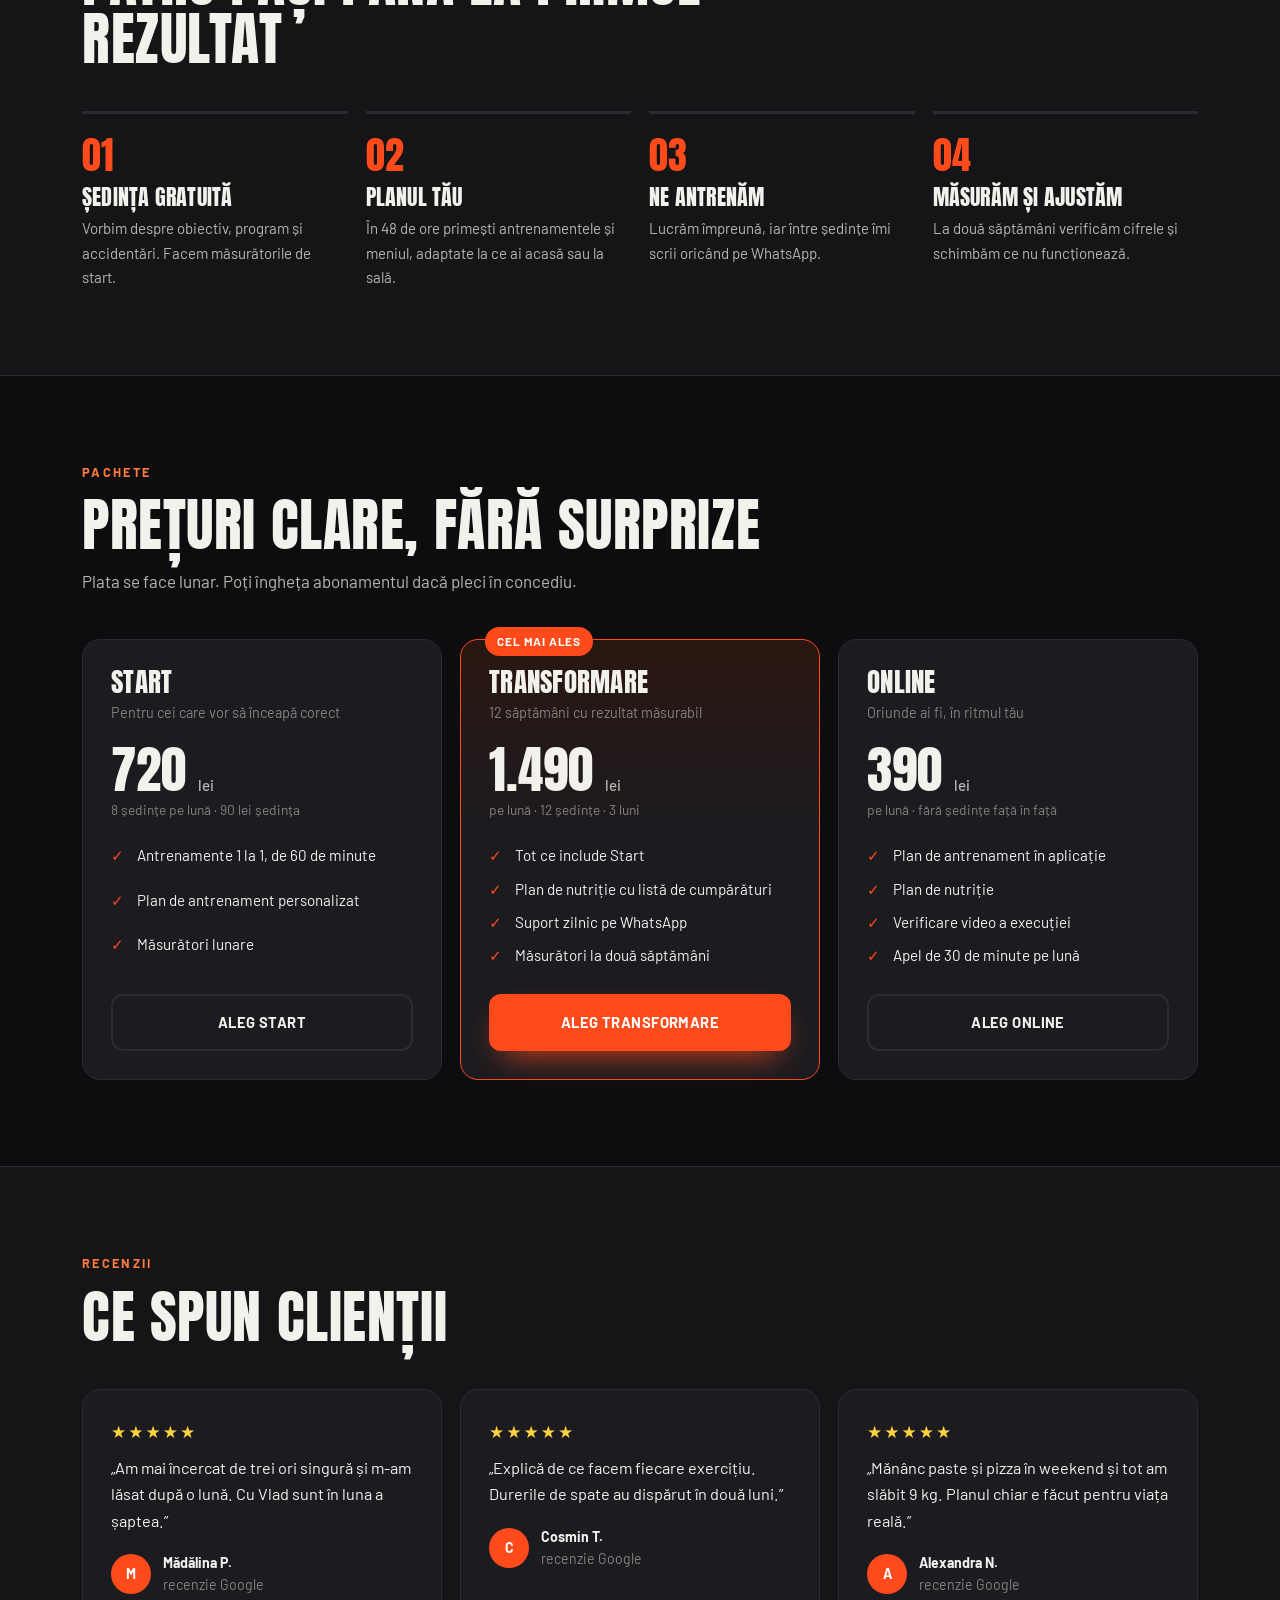
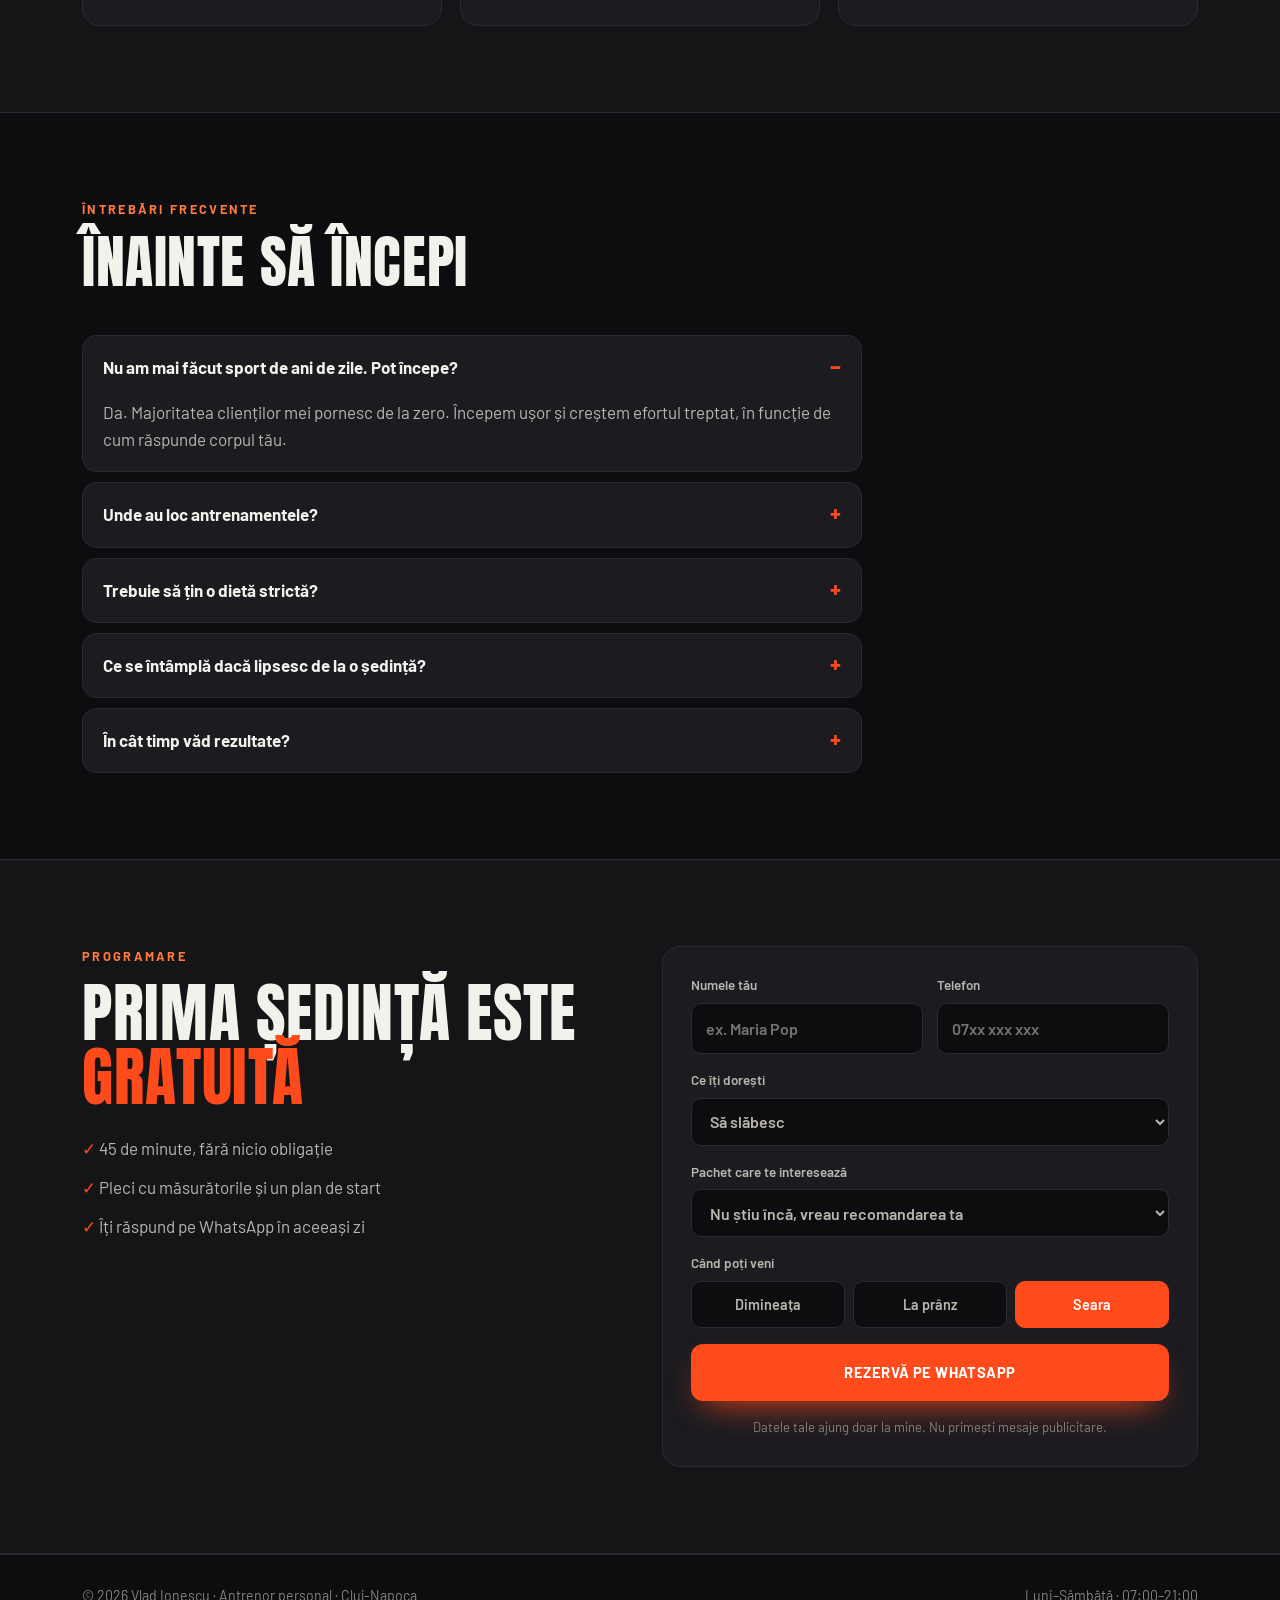
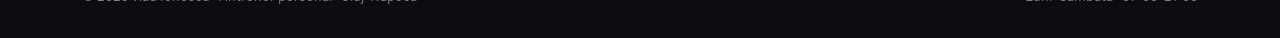
==== commit 33331626: "Rediseño completo del portfolio y nuevas demos - Portada nueva: cabecera con demos reales en 3D, pre" ====
--- a/demos/antrenor/index.html
+++ b/demos/antrenor/index.html
@@ -3,577 +3,401 @@
 <head>
   <meta charset="UTF-8">
   <meta name="viewport" content="width=device-width, initial-scale=1.0">
-  <title>Alex Dobre · Antrenor personal</title>
-  <meta name="description" content="Antrenamente personale 1 la 1, coaching online și plan de nutriție. Calculează-ți caloriile și programează un antrenament de probă pe WhatsApp.">
+  <link rel="icon" href="data:,">
+  <title>Vlad Ionescu · Antrenor personal în Cluj-Napoca și online</title>
+  <meta name="description" content="Antrenor personal în Cluj-Napoca. Slăbește și tonifiază-te cu un plan făcut pentru tine: antrenamente, nutriție și cineva care te ține de program. Prima ședință este gratuită.">
   <link rel="preconnect" href="https://fonts.googleapis.com">
   <link rel="preconnect" href="https://fonts.gstatic.com" crossorigin>
-  <link href="https://fonts.googleapis.com/css2?family=Bebas+Neue&family=Inter:wght@400;500;600;700;800&display=swap" rel="stylesheet">
+  <link href="https://fonts.googleapis.com/css2?family=Anton&family=Barlow:wght@400;500;600;700&display=swap" rel="stylesheet">
+  <link rel="stylesheet" href="../demo.css">
   <style>
     :root {
-      --bg: #0c0c0d;
-      --panel: #151517;
-      --panel-2: #1d1d20;
-      --line: #2a2a2e;
-      --text: #f4f4f2;
-      --muted: #9a9a9f;
-      --hot: #ff5a1f;
-      --hot-2: #ff7a45;
-      --wa: #25d366;
-      --display: "Bebas Neue", Impact, sans-serif;
-      --sans: "Inter", system-ui, sans-serif;
-      --radius: 18px;
+      --bg: #0d0d0f; --bg-2: #151518; --card: #1b1b20; --line: #2a2a31;
+      --ink: #f3f1ec; --ink-2: #b9b6ae; --mute: #85827b;
+      --fire: #ff4a1c; --fire-2: #ff7a3d; --gold: #ffd23f; --wa: #25d366;
+      --head: "Anton", Impact, sans-serif; --body: "Barlow", system-ui, sans-serif;
+      --r: 18px;
     }
     *, *::before, *::after { box-sizing: border-box; }
-    html { scroll-behavior: smooth; overflow-x: clip; }
-    body { margin: 0; background: var(--bg); color: var(--text); font-family: var(--sans); font-size: 16px; line-height: 1.6; -webkit-font-smoothing: antialiased; overflow-x: hidden; }
+    html { scroll-behavior: smooth; scroll-padding-top: 80px; }
+    body { margin: 0; background: var(--bg); color: var(--ink); font: 400 17px/1.6 var(--body); -webkit-font-smoothing: antialiased; overflow-x: hidden; }
     a { color: inherit; text-decoration: none; }
-    h1, h2, h3 { font-family: var(--display); font-weight: 400; margin: 0; line-height: .92; letter-spacing: .01em; text-transform: uppercase; }
-    p { margin: 0; }
-    ul { margin: 0; padding: 0; list-style: none; }
+    h1, h2, h3 { font-family: var(--head); font-weight: 400; text-transform: uppercase; line-height: 1; margin: 0; letter-spacing: .01em; }
+    p { margin: 0; } ul, ol { margin: 0; padding: 0; list-style: none; }
     button, input, select { font: inherit; color: inherit; }
-    .container { max-width: 1200px; margin: 0 auto; padding: 0 24px; }
-    .hot { color: var(--hot); }
-    .outline { color: transparent; -webkit-text-stroke: 1.5px var(--text); }
-    section { scroll-margin-top: 72px; }
-
-    .demo-bar { background: var(--hot); color: #160700; font-size: .8rem; font-weight: 600; text-align: center; padding: 8px 16px; display: flex; gap: 14px; justify-content: center; flex-wrap: wrap; }
-    .demo-bar a { text-decoration: underline; }
-
-    .btn { display: inline-flex; align-items: center; justify-content: center; gap: 10px; padding: 16px 28px; border-radius: 12px; font-weight: 700; font-size: .95rem; letter-spacing: .04em; text-transform: uppercase; border: 2px solid transparent; cursor: pointer; transition: transform .2s, background .2s, color .2s, border-color .2s, box-shadow .2s; }
+    .c { max-width: 1160px; margin: 0 auto; padding: 0 22px; }
+    .fire { color: var(--fire); }
+    .eyebrow { font-weight: 700; font-size: .8rem; letter-spacing: .18em; text-transform: uppercase; color: var(--fire-2); margin-bottom: 14px; display: block; }
+    .btn { display: inline-flex; align-items: center; justify-content: center; gap: 10px; padding: 15px 26px; border-radius: 12px; font-weight: 700; letter-spacing: .03em; text-transform: uppercase; font-size: .92rem; border: 2px solid transparent; cursor: pointer; transition: transform .2s, background .2s, border-color .2s; }
     .btn:hover { transform: translateY(-2px); }
-    .btn svg { width: 20px; height: 20px; }
-    .btn--hot { background: var(--hot); color: #fff; box-shadow: 0 14px 30px -12px rgba(255,90,31,.8); }
-    .btn--hot:hover { background: var(--hot-2); }
+    .btn--fire { background: var(--fire); color: #fff; box-shadow: 0 14px 34px -14px var(--fire); }
+    .btn--fire:hover { background: #ff5c33; }
     .btn--line { border-color: var(--line); }
-    .btn--line:hover { border-color: var(--text); }
-    .btn--wa { background: var(--wa); color: #fff; }
-    .btn--wa:hover { background: #1da851; }
+    .btn--line:hover { border-color: var(--ink); }
+    .btn--block { width: 100%; }
 
     /* Nav */
-    .nav { position: sticky; top: 0; z-index: 40; background: rgba(12,12,13,.85); backdrop-filter: blur(12px); border-bottom: 1px solid var(--line); }
-    .nav__in { display: flex; align-items: center; justify-content: space-between; height: 72px; gap: 20px; }
-    .logo { font-family: var(--display); font-size: 1.9rem; letter-spacing: .04em; display: flex; align-items: center; gap: 10px; }
-    .logo i { width: 34px; height: 34px; border-radius: 9px; background: var(--hot); display: grid; place-items: center; font-style: normal; color: #fff; font-size: 1.3rem; }
-    .nav__links { display: flex; gap: 28px; font-size: .88rem; font-weight: 600; text-transform: uppercase; letter-spacing: .06em; color: var(--muted); }
-    .nav__links a:hover { color: var(--text); }
-    .nav .btn { padding: 11px 18px; font-size: .8rem; }
-    .burger { display: none; width: 44px; height: 44px; border-radius: 10px; border: 1px solid var(--line); background: var(--panel); cursor: pointer; }
-    .burger span { display: block; width: 18px; height: 2px; background: var(--text); margin: 4px auto; transition: transform .3s; }
+    .nav { position: sticky; top: 0; z-index: 50; background: rgba(13,13,15,.88); backdrop-filter: blur(12px); border-bottom: 1px solid var(--line); }
+    .nav .c { display: flex; align-items: center; justify-content: space-between; height: 68px; gap: 20px; }
+    .logo { font-family: var(--head); font-size: 1.5rem; letter-spacing: .04em; }
+    .logo span { color: var(--fire); }
+    .nav__links { display: flex; gap: 28px; font-weight: 600; font-size: .92rem; color: var(--ink-2); }
+    .nav__links a:hover { color: var(--ink); }
+    .nav .btn { padding: 10px 18px; font-size: .82rem; }
+    .burger { display: none; width: 44px; height: 44px; border-radius: 10px; border: 1px solid var(--line); background: var(--card); cursor: pointer; }
+    .burger::before { content: ""; display: block; width: 18px; height: 2px; margin: 0 auto; background: var(--ink); box-shadow: 0 6px 0 var(--ink), 0 -6px 0 var(--ink); }
 
     /* Hero */
-    .hero { position: relative; padding: 70px 0 0; overflow: hidden; }
-    .hero::before { content: ""; position: absolute; right: -10%; top: -20%; width: 70vw; height: 70vw; max-width: 900px; max-height: 900px; background: radial-gradient(circle, rgba(255,90,31,.22), transparent 60%); pointer-events: none; }
-    .hero__grid { display: grid; grid-template-columns: 1.15fr .85fr; gap: 40px; align-items: end; position: relative; }
-    .tagline { display: inline-flex; align-items: center; gap: 10px; font-size: .8rem; font-weight: 700; letter-spacing: .16em; text-transform: uppercase; color: var(--hot); }
-    .tagline::before { content: ""; width: 28px; height: 2px; background: var(--hot); }
-    .hero h1 { font-size: clamp(4.2rem, 11vw, 9.5rem); margin: 18px 0 22px; }
-    .hero__lead { color: var(--muted); font-size: 1.12rem; max-width: 520px; }
-    .hero__lead b { color: var(--text); }
-    .hero__cta { display: flex; gap: 12px; flex-wrap: wrap; margin-top: 32px; }
-    .hero__art { position: relative; align-self: stretch; min-height: 460px; }
-    .hero__art svg { position: absolute; inset: 0; width: 100%; height: 100%; }
-    .badge-float { position: absolute; background: var(--panel); border: 1px solid var(--line); border-radius: 14px; padding: 12px 16px; display: flex; gap: 12px; align-items: center; box-shadow: 0 20px 40px -20px rgba(0,0,0,.8); animation: bob 5s ease-in-out infinite; }
-    .badge-float b { display: block; font-family: var(--display); font-size: 1.7rem; line-height: 1; color: var(--hot); }
-    .badge-float small { color: var(--muted); font-size: .76rem; line-height: 1.3; display: block; }
-    .badge-float--a { left: 0; top: 18%; }
-    .badge-float--b { right: 0; bottom: 22%; animation-delay: -2.5s; }
-    @keyframes bob { 50% { transform: translateY(-10px); } }
-
-    .stats { display: grid; grid-template-columns: repeat(4, 1fr); border-top: 1px solid var(--line); margin-top: 60px; position: relative; }
-    .stat { padding: 28px 10px 30px; border-right: 1px solid var(--line); text-align: center; }
-    .stat:last-child { border-right: 0; }
-    .stat b { font-family: var(--display); font-size: 3.4rem; line-height: 1; display: block; }
-    .stat span { color: var(--muted); font-size: .85rem; }
-
-    /* Bandă */
-    .marquee { background: var(--hot); color: #140600; overflow: hidden; white-space: nowrap; padding: 14px 0; transform: rotate(-1.5deg); margin: 30px -20px; }
-    .marquee__track { display: inline-flex; gap: 40px; animation: slide 28s linear infinite; font-family: var(--display); font-size: 2rem; letter-spacing: .04em; }
-    .marquee__track span::after { content: "✦"; margin-left: 40px; }
+    .hero { position: relative; padding: 70px 0 60px; overflow: hidden; }
+    .hero::before { content: ""; position: absolute; width: 700px; height: 700px; right: -180px; top: -200px; background: radial-gradient(circle, rgba(255,74,28,.28), transparent 62%); pointer-events: none; }
+    .hero .c { display: grid; grid-template-columns: 1.15fr .85fr; gap: 50px; align-items: center; position: relative; }
+    .hero h1 { font-size: clamp(3rem, 7vw, 5.6rem); line-height: 1.12; }
+    .hero h1 span, .hero h1 em { display: block; }
+    .hero h1 em { font-style: normal; color: var(--mute); }
+    .hero__lead { color: var(--ink-2); font-size: 1.15rem; max-width: 520px; margin: 22px 0 30px; }
+    .hero__cta { display: flex; gap: 12px; flex-wrap: wrap; }
+    .hero__note { margin-top: 14px; font-size: .88rem; color: var(--mute); }
+    .trust { display: flex; gap: 34px; flex-wrap: wrap; margin-top: 40px; padding-top: 26px; border-top: 1px solid var(--line); }
+    .trust b { display: block; font-family: var(--head); font-size: 2.1rem; line-height: 1; }
+    .trust span { font-size: .84rem; color: var(--mute); }
+
+    .board { position: relative; background: linear-gradient(160deg, #222229, var(--bg-2)); border: 1px solid var(--line); border-radius: 26px; padding: 26px; box-shadow: 0 40px 80px -40px #000; }
+    .board__top { display: flex; align-items: center; gap: 18px; }
+    .ring { --p: 84; width: 120px; height: 120px; border-radius: 50%; flex: none; display: grid; place-items: center; background: conic-gradient(var(--fire) calc(var(--p) * 1%), #2c2c33 0); position: relative; }
+    .ring::before { content: ""; position: absolute; inset: 11px; border-radius: 50%; background: #1d1d22; }
+    .ring b { position: relative; font-family: var(--head); font-size: 1.8rem; }
+    .board__top p { font-size: .9rem; color: var(--ink-2); }
+    .board__top strong { display: block; font-family: var(--head); font-size: 1.5rem; color: var(--ink); text-transform: uppercase; font-weight: 400; }
+    .week { display: flex; align-items: flex-end; gap: 8px; height: 90px; margin: 24px 0 8px; }
+    .week i { flex: 1; height: var(--h); border-radius: 6px 6px 2px 2px; background: #33333b; }
+    .week i.on { background: linear-gradient(var(--fire-2), var(--fire)); }
+    .week-l { display: flex; gap: 8px; font-size: .72rem; color: var(--mute); text-align: center; }
+    .week-l span { flex: 1; }
+    .todo { margin-top: 20px; display: grid; gap: 8px; }
+    .todo li { display: flex; align-items: center; gap: 10px; font-size: .92rem; padding: 10px 12px; border-radius: 10px; background: rgba(255,255,255,.04); }
+    .todo li::before { content: "✓"; width: 20px; height: 20px; border-radius: 6px; display: grid; place-items: center; font-size: .75rem; font-weight: 700; background: var(--fire); color: #fff; flex: none; }
+    .todo li.wait::before { content: ""; background: transparent; border: 2px solid var(--line); }
+    .pill { position: absolute; right: -14px; top: -16px; background: var(--gold); color: #1a1500; font-weight: 700; font-size: .82rem; padding: 8px 14px; border-radius: 999px; transform: rotate(4deg); box-shadow: 0 10px 24px -10px var(--gold); }
+
+    .strip { background: var(--fire); color: #fff; overflow: hidden; white-space: nowrap; padding: 12px 0; font-family: var(--head); font-size: 1.15rem; letter-spacing: .08em; text-transform: uppercase; }
+    .strip div { display: inline-block; animation: slide 26s linear infinite; }
+    .strip span { margin: 0 22px; }
     @keyframes slide { to { transform: translateX(-50%); } }
 
-    /* Secțiuni */
-    .section { padding: 110px 0; }
-    .head { display: flex; justify-content: space-between; align-items: flex-end; gap: 30px; margin-bottom: 50px; flex-wrap: wrap; }
-    .head h2 { font-size: clamp(3rem, 7vw, 5.4rem); }
-    .head p { color: var(--muted); max-width: 420px; }
-    .kicker { font-size: .78rem; font-weight: 700; letter-spacing: .18em; text-transform: uppercase; color: var(--hot); display: block; margin-bottom: 12px; }
-
-    /* Programe */
-    .programs { display: grid; grid-template-columns: repeat(3, 1fr); gap: 18px; }
-    .program { background: var(--panel); border: 1px solid var(--line); border-radius: var(--radius); padding: 30px 28px; position: relative; overflow: hidden; transition: border-color .3s, transform .3s; }
-    .program:hover { border-color: var(--hot); transform: translateY(-4px); }
-    .program__n { position: absolute; right: 18px; top: 4px; font-family: var(--display); font-size: 6rem; color: var(--panel-2); line-height: 1; }
-    .program__ic { width: 52px; height: 52px; border-radius: 12px; background: rgba(255,90,31,.12); color: var(--hot); display: grid; place-items: center; margin-bottom: 24px; position: relative; }
-    .program__ic svg { width: 26px; height: 26px; }
-    .program h3 { font-size: 2.2rem; margin-bottom: 10px; position: relative; }
-    .program p { color: var(--muted); font-size: .95rem; position: relative; }
-    .program ul { margin-top: 20px; display: grid; gap: 8px; font-size: .92rem; position: relative; }
-    .program li { display: flex; gap: 10px; align-items: center; }
-    .program li::before { content: ""; width: 6px; height: 6px; background: var(--hot); border-radius: 2px; transform: rotate(45deg); flex: none; }
+    section { padding: 86px 0; }
+    .alt { background: var(--bg-2); border-block: 1px solid var(--line); }
+    .sh { max-width: 680px; margin-bottom: 44px; }
+    .sh h2 { font-size: clamp(2.2rem, 5vw, 3.6rem); }
+    .sh p { color: var(--ink-2); margin-top: 14px; }
+    .g3 { display: grid; grid-template-columns: repeat(3, 1fr); gap: 18px; }
+    .card { background: var(--card); border: 1px solid var(--line); border-radius: var(--r); padding: 28px; }
+
+    .goal span { font-family: var(--head); font-size: 3rem; color: transparent; -webkit-text-stroke: 1px var(--fire); line-height: 1; }
+    .goal h3 { font-size: 1.6rem; margin: 14px 0 10px; }
+    .goal p { color: var(--ink-2); font-size: .97rem; }
+    .goal ul { margin-top: 16px; display: grid; gap: 6px; font-size: .92rem; }
+    .goal li::before { content: "→ "; color: var(--fire); font-weight: 700; }
+
+    .res { position: relative; overflow: hidden; }
+    .res__num { font-family: var(--head); font-size: 4.2rem; line-height: .95; color: var(--fire); }
+    .res__num small { font-size: 1.4rem; color: var(--ink); }
+    .res h3 { font-family: var(--body); text-transform: none; font-weight: 700; font-size: 1.1rem; margin: 14px 0 4px; }
+    .res p { color: var(--ink-2); font-size: .94rem; }
+    .ba { display: flex; align-items: center; gap: 10px; margin-top: 18px; font-size: .86rem; color: var(--mute); }
+    .ba b { color: var(--ink); font-variant-numeric: tabular-nums; }
+    .ba i { flex: 1; height: 6px; border-radius: 999px; background: linear-gradient(90deg, #3a3a42, var(--fire)); }
+    .disclaimer { color: var(--mute); font-size: .82rem; margin-top: 18px; }
 
     /* Calculator */
-    .calc { display: grid; grid-template-columns: 1fr 1fr; gap: 0; background: var(--panel); border: 1px solid var(--line); border-radius: 24px; overflow: hidden; }
-    .calc__form { padding: 40px; }
-    .calc__form h2 { font-size: clamp(2.6rem, 5vw, 3.8rem); margin-bottom: 10px; }
-    .calc__form > p { color: var(--muted); margin-bottom: 28px; }
-    .grid2 { display: grid; grid-template-columns: 1fr 1fr; gap: 14px; }
-    .grid3 { display: grid; grid-template-columns: 1fr 1fr 1fr; gap: 14px; }
-    .field { margin-bottom: 16px; }
-    .field label, .field .label { display: block; font-size: .75rem; font-weight: 700; letter-spacing: .1em; text-transform: uppercase; color: var(--muted); margin-bottom: 8px; }
-    .input { width: 100%; padding: 13px 14px; border-radius: 12px; border: 1px solid var(--line); background: var(--bg); font-size: 1rem; transition: border-color .2s; }
-    .input:focus { outline: none; border-color: var(--hot); }
-    select.input { appearance: none; background-image: url("data:image/svg+xml,%3Csvg xmlns='http://www.w3.org/2000/svg' viewBox='0 0 24 24' fill='none' stroke='%23ff5a1f' stroke-width='2.4'%3E%3Cpath d='m6 9 6 6 6-6'/%3E%3C/svg%3E"); background-repeat: no-repeat; background-position: right 12px center; background-size: 18px; padding-right: 40px; }
-    .seg { display: grid; grid-auto-flow: column; grid-auto-columns: 1fr; gap: 6px; background: var(--bg); padding: 5px; border-radius: 12px; border: 1px solid var(--line); }
-    .seg input { position: absolute; opacity: 0; pointer-events: none; }
-    .seg span { display: block; text-align: center; padding: 9px 4px; border-radius: 8px; font-size: .86rem; font-weight: 600; cursor: pointer; color: var(--muted); transition: .2s; }
-    .seg input:checked + span { background: var(--hot); color: #fff; }
-    .seg input:focus-visible + span { outline: 2px solid var(--hot); }
-    .calc__out { background: linear-gradient(160deg, #1f120c, #151517 60%); padding: 40px; border-left: 1px solid var(--line); display: flex; flex-direction: column; }
-    .big { font-family: var(--display); font-size: clamp(4.5rem, 9vw, 7rem); line-height: .9; color: var(--hot); }
-    .big small { font-size: 2rem; color: var(--text); margin-left: 6px; }
-    .out-label { font-size: .8rem; font-weight: 700; letter-spacing: .14em; text-transform: uppercase; color: var(--muted); }
-    .macros { display: grid; grid-template-columns: repeat(3, 1fr); gap: 10px; margin: 26px 0; }
-    .macro { background: rgba(255,255,255,.03); border: 1px solid var(--line); border-radius: 14px; padding: 14px; }
-    .macro b { font-family: var(--display); font-size: 2rem; display: block; line-height: 1; }
-    .macro span { font-size: .78rem; color: var(--muted); }
-    .macro i { display: block; height: 4px; border-radius: 4px; margin-top: 10px; background: var(--line); overflow: hidden; }
-    .macro i em { display: block; height: 100%; background: var(--hot); transition: width .5s; }
-    .out-note { color: var(--muted); font-size: .88rem; margin-bottom: 22px; }
-    .out-note b { color: var(--text); }
-    .calc__out .btn { margin-top: auto; }
-    .disclaimer { font-size: .74rem; color: #6d6d72; margin-top: 12px; }
-
-    /* Rezultate */
-    .results { display: grid; grid-template-columns: repeat(3, 1fr); gap: 18px; }
-    .result { background: var(--panel); border: 1px solid var(--line); border-radius: var(--radius); overflow: hidden; }
-    .result__bar { display: grid; grid-template-columns: 1fr 1fr; height: 160px; }
-    .result__bar div { display: flex; flex-direction: column; justify-content: flex-end; padding: 14px; position: relative; }
-    .result__bar div:first-child { background: var(--panel-2); }
-    .result__bar div:last-child { background: linear-gradient(160deg, rgba(255,90,31,.35), rgba(255,90,31,.08)); }
-    .result__bar small { font-size: .7rem; font-weight: 700; letter-spacing: .12em; text-transform: uppercase; color: var(--muted); }
-    .result__bar b { font-family: var(--display); font-size: 2.6rem; line-height: 1; }
-    .result__body { padding: 22px 24px 26px; }
-    .result__body p { color: #d5d5d2; font-size: .96rem; }
-    .result__who { display: flex; justify-content: space-between; align-items: center; margin-top: 18px; font-size: .85rem; }
-    .result__who span { color: var(--muted); }
-    .stars { color: var(--hot); letter-spacing: 2px; }
-
-    /* Prețuri */
-    .prices { display: grid; grid-template-columns: repeat(3, 1fr); gap: 18px; align-items: stretch; }
-    .price { background: var(--panel); border: 1px solid var(--line); border-radius: var(--radius); padding: 32px 28px; display: flex; flex-direction: column; position: relative; }
-    .price--hl { border-color: var(--hot); background: linear-gradient(180deg, rgba(255,90,31,.12), var(--panel) 40%); }
-    .price__tag { position: absolute; top: -13px; right: 24px; background: var(--hot); color: #fff; font-size: .72rem; font-weight: 800; letter-spacing: .1em; text-transform: uppercase; padding: 5px 12px; border-radius: 8px; }
-    .price h3 { font-size: 2.2rem; }
-    .price__sub { color: var(--muted); font-size: .9rem; margin-top: 4px; }
-    .price__val { font-family: var(--display); font-size: 4rem; line-height: 1; margin: 22px 0 2px; }
-    .price__val small { font-family: var(--sans); font-size: .9rem; color: var(--muted); font-weight: 500; }
-    .price__per { color: var(--muted); font-size: .85rem; }
-    .price ul { margin: 22px 0 28px; display: grid; gap: 10px; font-size: .93rem; }
-    .price li { display: flex; gap: 10px; }
-    .price li svg { width: 18px; height: 18px; color: var(--hot); flex: none; margin-top: 3px; }
-    .price .btn { margin-top: auto; }
-
-    /* CTA final */
-    .final { background: var(--hot); color: #140600; border-radius: 28px; padding: 56px; display: grid; grid-template-columns: 1fr 1fr; gap: 50px; align-items: center; position: relative; overflow: hidden; }
-    .final::after { content: "GO"; position: absolute; right: -20px; bottom: -70px; font-family: var(--display); font-size: 22rem; line-height: 1; color: rgba(0,0,0,.08); pointer-events: none; }
-    .final h2 { font-size: clamp(3rem, 6.5vw, 5rem); }
-    .final > div > p { margin-top: 16px; font-weight: 500; max-width: 440px; }
-    .final form { background: #0c0c0d; color: var(--text); border-radius: 20px; padding: 28px; position: relative; z-index: 1; }
-    .final .btn--wa { width: 100%; }
-    .err { color: #ffb199; font-size: .85rem; text-align: center; min-height: 1.2em; margin-top: 8px; }
-    .chips { display: flex; flex-wrap: wrap; gap: 6px; }
-    .chips input { position: absolute; opacity: 0; pointer-events: none; }
-    .chips span { display: block; padding: 8px 12px; border-radius: 8px; border: 1px solid var(--line); font-size: .84rem; font-weight: 600; cursor: pointer; color: var(--muted); transition: .2s; }
-    .chips input:checked + span { background: var(--hot); border-color: var(--hot); color: #fff; }
-    .chips input:focus-visible + span { outline: 2px solid var(--hot); }
-
-    .footer { border-top: 1px solid var(--line); margin-top: 110px; padding: 40px 0; color: var(--muted); font-size: .88rem; }
-    .footer__in { display: flex; justify-content: space-between; align-items: center; gap: 20px; flex-wrap: wrap; }
-    .socials { display: flex; gap: 10px; }
-    .socials a { width: 40px; height: 40px; border-radius: 10px; border: 1px solid var(--line); display: grid; place-items: center; transition: .2s; }
-    .socials a:hover { border-color: var(--hot); color: var(--hot); }
-    .socials svg { width: 18px; height: 18px; }
-
-    .wa-float { position: fixed; right: 22px; bottom: 22px; z-index: 50; width: 60px; height: 60px; border-radius: 16px; background: var(--wa); color: #fff; display: grid; place-items: center; box-shadow: 0 14px 34px -12px rgba(37,211,102,.8); transition: transform .2s; }
-    .wa-float:hover { transform: translateY(-3px) rotate(-4deg); }
-    .wa-float svg { width: 30px; height: 30px; }
-
-    .reveal { opacity: 0; transform: translateY(30px); transition: opacity .7s ease, transform .7s cubic-bezier(.2,.8,.2,1); }
-    .reveal.is-in { opacity: 1; transform: none; }
-    .rise { animation: rise .8s cubic-bezier(.2,.8,.2,1) both; animation-delay: var(--d, 0s); }
-    @keyframes rise { from { opacity: 0; transform: translateY(30px); } }
-
-    @media (max-width: 1024px) {
-      .hero__grid, .calc, .final { grid-template-columns: 1fr; }
-      .hero__art { min-height: 380px; max-width: 520px; width: 100%; justify-self: center; }
-      .programs, .results, .prices { grid-template-columns: 1fr 1fr; }
+    .calc { display: grid; grid-template-columns: 1fr 1fr; gap: 0; background: var(--card); border: 1px solid var(--line); border-radius: 24px; overflow: hidden; }
+    .calc__form { padding: 32px; display: grid; gap: 16px; align-content: start; }
+    .calc__out { padding: 32px; background: linear-gradient(160deg, #2a1610, #1b1b20 60%); border-left: 1px solid var(--line); display: flex; flex-direction: column; gap: 18px; }
+    .row2 { display: grid; grid-template-columns: 1fr 1fr; gap: 14px; }
+    label, .lbl { display: grid; gap: 6px; font-size: .84rem; font-weight: 600; color: var(--ink-2); }
+    input, select { background: var(--bg); border: 1px solid var(--line); border-radius: 10px; padding: 12px 14px; font-size: 1rem; width: 100%; min-height: 48px; }
+    input:focus, select:focus { outline: 2px solid var(--fire); outline-offset: 1px; }
+    .chips { display: flex; gap: 8px; flex-wrap: wrap; }
+    .chips button { flex: 1; min-width: 90px; padding: 11px 10px; border-radius: 10px; border: 1px solid var(--line); background: var(--bg); cursor: pointer; font-weight: 600; font-size: .9rem; }
+    .chips button[aria-pressed="true"] { background: var(--fire); border-color: var(--fire); color: #fff; }
+    .kcal { font-family: var(--head); font-size: 4.6rem; line-height: 1; }
+    .kcal small { font-size: 1.3rem; color: var(--ink-2); margin-left: 6px; }
+    .macro { display: grid; grid-template-columns: 96px 1fr 62px; gap: 10px; align-items: center; font-size: .9rem; }
+    .macro i { height: 10px; border-radius: 999px; background: #33333b; overflow: hidden; }
+    .macro i b { display: block; height: 100%; border-radius: 999px; background: var(--fire); transition: width .5s; }
+    .macro:nth-of-type(2) i b { background: var(--gold); }
+    .macro:nth-of-type(3) i b { background: #7fd1ae; }
+    .macro span:last-child { text-align: right; font-weight: 700; font-variant-numeric: tabular-nums; }
+    .calc__tip { font-size: .88rem; color: var(--ink-2); }
+
+    .steps { display: grid; grid-template-columns: repeat(4, 1fr); gap: 18px; counter-reset: s; }
+    .steps li { counter-increment: s; padding-top: 22px; border-top: 3px solid var(--line); }
+    .steps li::before { content: "0" counter(s); font-family: var(--head); font-size: 2.4rem; color: var(--fire); display: block; line-height: 1; margin-bottom: 12px; }
+    .steps h3 { font-size: 1.35rem; margin-bottom: 8px; }
+    .steps p { color: var(--ink-2); font-size: .94rem; }
+
+    .plan { display: flex; flex-direction: column; position: relative; }
+    .plan--top { border-color: var(--fire); background: linear-gradient(180deg, #2a1610, var(--card) 45%); }
+    .plan__tag { position: absolute; top: -13px; left: 24px; background: var(--fire); color: #fff; font-size: .74rem; font-weight: 700; letter-spacing: .08em; text-transform: uppercase; padding: 5px 12px; border-radius: 999px; }
+    .plan h3 { font-size: 1.7rem; }
+    .plan__for { color: var(--mute); font-size: .9rem; margin-top: 6px; }
+    .plan__price { font-family: var(--head); font-size: 3.2rem; margin: 20px 0 4px; line-height: 1; }
+    .plan__price small { font-family: var(--body); font-size: .95rem; color: var(--ink-2); font-weight: 500; }
+    .plan__per { font-size: .86rem; color: var(--mute); }
+    .plan ul { margin: 22px 0 26px; display: grid; gap: 9px; font-size: .95rem; flex: 1; }
+    .plan li { padding-left: 26px; position: relative; }
+    .plan li::before { content: "✓"; position: absolute; left: 0; color: var(--fire); font-weight: 700; }
+
+    .quote p { font-size: 1.02rem; }
+    .quote footer { margin-top: 18px; display: flex; align-items: center; gap: 12px; font-size: .88rem; color: var(--mute); }
+    .quote footer i { width: 40px; height: 40px; border-radius: 50%; background: var(--fire); color: #fff; display: grid; place-items: center; font-style: normal; font-weight: 700; }
+    .quote footer b { display: block; color: var(--ink); }
+    .stars { color: var(--gold); letter-spacing: 2px; margin-bottom: 10px; }
+
+    .faq { max-width: 780px; display: grid; gap: 10px; }
+    details { background: var(--card); border: 1px solid var(--line); border-radius: 14px; padding: 0 20px; }
+    summary { cursor: pointer; padding: 18px 0; font-weight: 700; list-style: none; display: flex; justify-content: space-between; gap: 16px; }
+    summary::-webkit-details-marker { display: none; }
+    summary::after { content: "+"; color: var(--fire); font-size: 1.4rem; line-height: 1; }
+    details[open] summary::after { content: "−"; }
+    details p { color: var(--ink-2); padding-bottom: 18px; }
+
+    .book { display: grid; grid-template-columns: 1fr 1fr; gap: 44px; align-items: start; }
+    .book h2 { font-size: clamp(2.4rem, 5.4vw, 4rem); }
+    .book__list { margin-top: 26px; display: grid; gap: 12px; color: var(--ink-2); }
+    .book__list li::before { content: "✓ "; color: var(--fire); font-weight: 700; }
+    .book form { display: grid; gap: 16px; }
+    .book small { color: var(--mute); font-size: .82rem; text-align: center; }
+
+    footer.site { border-top: 1px solid var(--line); padding: 30px 0; color: var(--mute); font-size: .88rem; }
+    footer.site .c { display: flex; justify-content: space-between; gap: 14px; flex-wrap: wrap; }
+    .sticky-cta { display: none; }
+
+    @media (max-width: 960px) {
+      .hero .c, .calc, .book { grid-template-columns: 1fr; }
       .calc__out { border-left: 0; border-top: 1px solid var(--line); }
+      .g3 { grid-template-columns: 1fr; } .steps { grid-template-columns: 1fr 1fr; }
+      .nav__links { position: absolute; left: 0; right: 0; top: 68px; background: var(--bg-2); border-bottom: 1px solid var(--line); flex-direction: column; gap: 0; padding: 8px 22px 16px; display: none; }
+      .nav__links.is-open { display: flex; } .nav__links a { padding: 12px 0; }
+      .burger { display: block; } .nav .btn { display: none; }
+      section { padding: 62px 0; } .hero { padding-top: 44px; } .pill { right: 10px; }
+      .sticky-cta { display: block; position: fixed; left: 12px; right: 12px; bottom: 12px; z-index: 60; }
+      body { padding-bottom: 76px; }
     }
-    @media (max-width: 860px) {
-      .nav__links, .nav .btn { display: none; }
-      .burger { display: block; }
-      .nav.is-open .nav__links { display: flex; flex-direction: column; gap: 0; position: absolute; top: 72px; left: 0; right: 0; background: var(--bg); border-bottom: 1px solid var(--line); padding: 6px 16px 18px; }
-      .nav.is-open .nav__links a { padding: 14px 4px; border-bottom: 1px solid var(--line); color: var(--text); }
-      .nav.is-open .burger span:first-child { transform: translateY(3px) rotate(45deg); }
-      .nav.is-open .burger span:last-child { transform: translateY(-3px) rotate(-45deg); }
-      .stats { grid-template-columns: 1fr 1fr; }
-      .stat:nth-child(2) { border-right: 0; }
-      .stat:nth-child(-n+2) { border-bottom: 1px solid var(--line); }
-    }
-    @media (max-width: 640px) {
-      .container { padding: 0 16px; }
-      .section { padding: 76px 0; }
-      .hero { padding-top: 40px; }
-      .programs, .results, .prices { grid-template-columns: 1fr; }
-      .calc__form, .calc__out { padding: 26px 20px; }
-      .grid3 { grid-template-columns: 1fr 1fr 1fr; gap: 8px; }
-      .grid2 { grid-template-columns: 1fr; gap: 0; }
-      .final { padding: 30px 20px; border-radius: 22px; }
-      .final form { padding: 22px 18px; }
-      .stat b { font-size: 2.8rem; }
-      .badge-float--a { top: 6%; }
-      .wa-float { right: 14px; bottom: 14px; }
-      .macros { gap: 6px; }
-      .macro { padding: 10px; }
-      .macro b { font-size: 1.6rem; }
-    }
-    @media (prefers-reduced-motion: reduce) {
-      *, *::before, *::after { animation: none !important; transition: none !important; }
-      .reveal { opacity: 1; transform: none; }
-    }
+    @media (max-width: 520px) { .steps { grid-template-columns: 1fr; } .row2 { grid-template-columns: 1fr; } .calc__form, .calc__out { padding: 22px; } .kcal { font-size: 3.6rem; } .trust { gap: 22px; } }
+    @media (prefers-reduced-motion: reduce) { .strip div { animation: none; } html { scroll-behavior: auto; } }
   </style>
 </head>
 <body>
-
-  <svg width="0" height="0" style="position:absolute" aria-hidden="true">
-    <defs>
-      <symbol id="i-wa" viewBox="0 0 24 24"><path fill="currentColor" d="M12.04 2C6.58 2 2.13 6.45 2.13 11.91c0 1.75.46 3.45 1.32 4.95L2.05 22l5.25-1.38a9.9 9.9 0 0 0 4.74 1.21h.01c5.46 0 9.91-4.45 9.91-9.91A9.85 9.85 0 0 0 12.04 2zm5.8 14.08c-.24.68-1.42 1.32-1.96 1.37-.5.05-1.13.07-1.83-.11-.42-.13-.96-.31-1.65-.61-2.9-1.25-4.79-4.17-4.94-4.36-.14-.19-1.18-1.57-1.18-3 0-1.43.75-2.13 1.02-2.42.26-.29.58-.36.77-.36h.55c.18 0 .42-.07.65.5.24.58.82 2 .89 2.15.07.14.12.31.02.5-.1.19-.14.31-.29.48-.14.17-.3.38-.43.5-.14.14-.29.3-.13.59.17.29.74 1.22 1.59 1.98 1.09.97 2.01 1.27 2.3 1.42.29.14.46.12.62-.07.17-.19.72-.84.91-1.130.19-.29.38-.24.65-.14.26.1 1.68.79 1.97.94.29.14.48.21.55.33.07.12.07.69-.17 1.37z"/></symbol>
-      <symbol id="i-dumb" viewBox="0 0 24 24"><g fill="none" stroke="currentColor" stroke-width="2" stroke-linecap="round"><path d="M6.5 6.5v11M17.5 6.5v11M3.5 9v6M20.5 9v6M6.5 12h11"/></g></symbol>
-      <symbol id="i-phone" viewBox="0 0 24 24"><g fill="none" stroke="currentColor" stroke-width="2" stroke-linecap="round"><rect x="6" y="2.5" width="12" height="19" rx="3"/><path d="M10.5 18.5h3"/><path d="m9 10 2 2 4-4"/></g></symbol>
-      <symbol id="i-group" viewBox="0 0 24 24"><g fill="none" stroke="currentColor" stroke-width="2" stroke-linecap="round"><circle cx="8" cy="8" r="3"/><circle cx="16.5" cy="9" r="2.5"/><path d="M2.5 20c0-3.5 2.5-6 5.5-6s5.5 2.5 5.5 6M14 14.5c3.5-.5 6.5 1.5 7 5.5"/></g></symbol>
-      <symbol id="i-check" viewBox="0 0 24 24"><path fill="none" stroke="currentColor" stroke-width="2.4" stroke-linecap="round" stroke-linejoin="round" d="m5 12 5 5L20 7"/></symbol>
-      <symbol id="i-ig" viewBox="0 0 24 24"><g fill="none" stroke="currentColor" stroke-width="1.8"><rect x="3" y="3" width="18" height="18" rx="5"/><circle cx="12" cy="12" r="4"/><circle cx="17.5" cy="6.5" r=".8" fill="currentColor"/></g></symbol>
-      <symbol id="i-tt" viewBox="0 0 24 24"><path fill="currentColor" d="M16.5 3c.4 2.2 1.9 3.8 4 4v3.2a7 7 0 0 1-4-1.3V15a6 6 0 1 1-6-6h.5v3.3a2.8 2.8 0 1 0 2.3 2.7V3z"/></symbol>
-      <symbol id="i-yt" viewBox="0 0 24 24"><g fill="none" stroke="currentColor" stroke-width="1.8" stroke-linejoin="round"><rect x="2.5" y="5.5" width="19" height="13" rx="4"/><path d="m10 9 5 3-5 3z" fill="currentColor"/></g></symbol>
-    </defs>
-  </svg>
-
-  <div class="demo-bar"><span>Demo de site realizat de Adelin Solutions · antrenor fictiv</span><a href="../../index.html#proiecte">← Înapoi la portofoliu</a></div>
-
-  <header class="nav" id="nav">
-    <div class="container nav__in">
-      <a href="#acasa" class="logo"><i>A</i>ALEX DOBRE</a>
-      <nav class="nav__links" aria-label="Meniu">
-        <a href="#programe">Programe</a>
-        <a href="#calculator">Calculator</a>
-        <a href="#rezultate">Rezultate</a>
-        <a href="#preturi">Prețuri</a>
+  <div class="demo-bar"><span>Site demonstrativ realizat de Adelin Solutions · persoane și rezultate fictive</span><a href="https://wa.me/40750210645?text=Salut%2C%20Adelin%21%20Am%20v%C4%83zut%20site-ul%20demo%20pentru%20antrenor%20personal%20%C8%99i%20a%C8%99%20vrea%20un%20site%20asem%C4%83n%C4%83tor%20pentru%20afacerea%20mea." target="_blank" rel="noopener" data-own>Vreau un site ca acesta</a><a href="../../index.html#proiecte">← Înapoi la portofoliu</a></div>
+
+  <header class="nav">
+    <div class="c">
+      <a href="#top" class="logo">VLAD<span>·</span>FIT</a>
+      <nav class="nav__links" data-menu>
+        <a href="#rezultate">Rezultate</a><a href="#calculator">Calculator calorii</a><a href="#pachete">Pachete</a><a href="#intrebari">Întrebări</a>
       </nav>
-      <a href="#start" class="btn btn--hot">Antrenament de probă</a>
-      <button class="burger" aria-label="Deschide meniul" aria-expanded="false"><span></span><span></span></button>
+      <a href="#programare" class="btn btn--fire">Ședință gratuită</a>
+      <button class="burger" data-menu-toggle aria-label="Meniu" aria-expanded="false"></button>
     </div>
   </header>
 
-  <main>
-    <section class="hero" id="acasa">
-      <div class="container">
-        <div class="hero__grid">
-          <div>
-            <span class="tagline rise">Antrenor personal certificat · 1 la 1 & online</span>
-            <h1 class="rise" style="--d:.06s">Mai <span class="hot">puternic</span>.<br><span class="outline">În fiecare</span><br>săptămână.</h1>
-            <p class="hero__lead rise" style="--d:.14s">Fără diete extreme și fără ore pierdute la sală. Un plan clar de <b>antrenament și nutriție</b>, făcut pentru corpul, programul și obiectivul tău.</p>
-            <div class="hero__cta rise" style="--d:.22s">
-              <a href="#start" class="btn btn--hot">Primul antrenament gratuit</a>
-              <a href="#calculator" class="btn btn--line">Calculează-ți caloriile</a>
+  <main id="top">
+    <section class="hero">
+      <div class="c">
+        <div>
+          <span class="eyebrow">Antrenor personal · Cluj-Napoca și online</span>
+          <h1><span>Slăbești.</span><em>Te tonifiezi.</em><span class="fire">Rămâi așa.</span></h1>
+          <p class="hero__lead">Plan de antrenament și de mâncare făcut pentru programul tău, nu copiat de pe internet. Eu te țin de treabă, tu vezi rezultatele în oglindă din a patra săptămână.</p>
+          <div class="hero__cta">
+            <a href="#programare" class="btn btn--fire">Rezervă ședința gratuită</a>
+            <a href="#calculator" class="btn btn--line">Calculează-ți caloriile</a>
+          </div>
+          <p class="hero__note">Fără abonament obligatoriu. Prima ședință durează 45 de minute și e din partea mea.</p>
+          <div class="trust">
+            <div><b>240+</b><span>clienți antrenați</span></div>
+            <div><b>9 ani</b><span>de experiență</span></div>
+            <div><b>4,9 ★</b><span>din 132 de recenzii Google</span></div>
+          </div>
+        </div>
+        <div class="board">
+          <span class="pill">Săptămâna 10 din 12</span>
+          <div class="board__top">
+            <div class="ring"><b>84%</b></div>
+            <p><strong>−8,4 kg</strong>din obiectivul de 10 kg<br>Ioana, 34 de ani</p>
+          </div>
+          <div class="week"><i class="on" style="--h:62%"></i><i style="--h:18%"></i><i class="on" style="--h:80%"></i><i style="--h:18%"></i><i class="on" style="--h:95%"></i><i class="on" style="--h:48%"></i><i style="--h:18%"></i></div>
+          <div class="week-l"><span>L</span><span>Ma</span><span>Mi</span><span>J</span><span>V</span><span>S</span><span>D</span></div>
+          <ul class="todo"><li>Antrenament picioare · 55 min</li><li>1.850 kcal · proteine atinse</li><li class="wait">8.000 de pași · mai sunt 2.100</li></ul>
+        </div>
+      </div>
+    </section>
+
+    <div class="strip" aria-hidden="true"><div>
+      <span>Plan personalizat</span><span>★</span><span>Fără diete extreme</span><span>★</span><span>Sală sau acasă</span><span>★</span><span>Suport zilnic pe WhatsApp</span><span>★</span><span>Rezultate măsurate</span><span>★</span>
+      <span>Plan personalizat</span><span>★</span><span>Fără diete extreme</span><span>★</span><span>Sală sau acasă</span><span>★</span><span>Suport zilnic pe WhatsApp</span><span>★</span><span>Rezultate măsurate</span><span>★</span>
+    </div></div>
+
+    <section>
+      <div class="c">
+        <div class="sh"><span class="eyebrow">Pentru cine</span><h2>Spune-mi unde vrei să ajungi</h2></div>
+        <div class="g3">
+          <article class="card goal" data-reveal><span>01</span><h3>Vreau să slăbesc</h3><p>Dai jos kilogramele fără foame și fără să renunți la tot ce îți place.</p><ul><li>3 antrenamente pe săptămână</li><li>Meniu flexibil, cu mâncare normală</li><li>Cântărire și măsurători la 2 săptămâni</li></ul></article>
+          <article class="card goal" data-reveal><span>02</span><h3>Vreau masă musculară</h3><p>Program progresiv de forță, cu tehnică corectă de la prima repetare.</p><ul><li>Plan pe 12 săptămâni</li><li>Proteine și calorii calculate</li><li>Corectarea execuției la fiecare ședință</li></ul></article>
+          <article class="card goal" data-reveal><span>03</span><h3>Vreau să mă simt bine</h3><p>Pentru cei care stau la birou, au dureri de spate sau revin după o pauză lungă.</p><ul><li>Mobilitate și postură</li><li>Efort crescut treptat</li><li>Potrivit și după 40 de ani</li></ul></article>
+        </div>
+      </div>
+    </section>
+
+    <section class="alt" id="rezultate">
+      <div class="c">
+        <div class="sh"><span class="eyebrow">Rezultate</span><h2>Cifre, nu promisiuni</h2><p>Fiecare client este măsurat la început și apoi din două în două săptămâni.</p></div>
+        <div class="g3">
+          <article class="card res" data-reveal><p class="res__num">−14 <small>kg</small></p><h3>Andrei, 41 de ani, programator</h3><p>„Stăteam 10 ore pe scaun. În 5 luni am ajuns la greutatea din facultate.”</p><div class="ba"><b>102 kg</b><i></i><b>88 kg</b></div></article>
+          <article class="card res" data-reveal><p class="res__num">−11 <small>cm talie</small></p><h3>Ioana, 34 de ani, mamă a doi copii</h3><p>„Trei ședințe pe săptămână, de acasă. Nu credeam că se poate fără sală.”</p><div class="ba"><b>86 cm</b><i></i><b>75 cm</b></div></article>
+          <article class="card res" data-reveal><p class="res__num">+6 <small>kg mușchi</small></p><h3>Radu, 27 de ani, inginer</h3><p>„În 7 luni am dublat greutatea la genuflexiuni și nu m-am accidentat.”</p><div class="ba"><b>60 kg</b><i></i><b>120 kg</b></div></article>
+        </div>
+        <p class="disclaimer">Rezultatele diferă de la o persoană la alta și depind de consecvență, somn și alimentație.</p>
+      </div>
+    </section>
+
+    <section id="calculator">
+      <div class="c">
+        <div class="sh"><span class="eyebrow">Gratuit</span><h2>Câte calorii ai nevoie pe zi?</h2><p>Completează datele și vezi pe loc. Dacă vrei, îți trimit și un plan de pornire pe WhatsApp.</p></div>
+        <div class="calc" data-reveal>
+          <form class="calc__form" id="calc" onsubmit="return false">
+            <div class="lbl">Sex<div class="chips" data-chips="sex"><button type="button" data-v="m" aria-pressed="true">Bărbat</button><button type="button" data-v="f" aria-pressed="false">Femeie</button></div></div>
+            <div class="row2">
+              <label>Vârstă (ani)<input type="number" id="c-age" value="32" min="16" max="80" inputmode="numeric"></label>
+              <label>Greutate (kg)<input type="number" id="c-kg" value="82" min="40" max="200" inputmode="decimal"></label>
             </div>
-          </div>
-          <div class="hero__art rise" style="--d:.18s" aria-hidden="true">
-            <svg viewBox="0 0 460 520" preserveAspectRatio="xMidYMax meet">
-              <defs>
-                <linearGradient id="hg" x1="0" y1="0" x2="0" y2="1"><stop offset="0" stop-color="#ff5a1f"/><stop offset="1" stop-color="#b8370c"/></linearGradient>
-              </defs>
-              <circle cx="240" cy="270" r="200" fill="none" stroke="#2a2a2e" stroke-width="2"/>
-              <circle cx="240" cy="270" r="150" fill="none" stroke="#2a2a2e" stroke-width="1" stroke-dasharray="4 10"/>
-              <!-- kettlebell -->
-              <g transform="translate(240 300)">
-                <path d="M-70 -70a70 70 0 0 1 140 0" fill="none" stroke="#f4f4f2" stroke-width="26" stroke-linecap="round"/>
-                <circle cx="0" cy="40" r="125" fill="url(#hg)"/>
-                <ellipse cx="-45" cy="-10" rx="22" ry="48" fill="#fff" opacity=".18" transform="rotate(25 -45 -10)"/>
-                <text x="0" y="78" text-anchor="middle" font-family="Bebas Neue, Impact" font-size="96" fill="#140600" opacity=".85">24</text>
-                <text x="0" y="104" text-anchor="middle" font-family="Inter" font-weight="800" font-size="18" fill="#140600" opacity=".7" letter-spacing="4">KG</text>
-              </g>
-              <!-- puls -->
-              <path d="M10 470h90l20-40 25 70 25-110 25 80h245" fill="none" stroke="#ff5a1f" stroke-width="3" stroke-linejoin="round" stroke-linecap="round" opacity=".9"/>
-            </svg>
-            <div class="badge-float badge-float--a"><div><b>−8 KG</b><small>în medie, în 12 săptămâni*</small></div></div>
-            <div class="badge-float badge-float--b"><div><b>45 MIN</b><small>durata unui antrenament</small></div></div>
-          </div>
-        </div>
-
-        <div class="stats">
-          <div class="stat"><b>9+</b><span>ani de experiență</span></div>
-          <div class="stat"><b>350+</b><span>clienți antrenați</span></div>
-          <div class="stat"><b>3×</b><span>pe săptămână e suficient</span></div>
-          <div class="stat"><b>100%</b><span>plan personalizat</span></div>
-        </div>
-      </div>
-    </section>
-
-    <div class="marquee" aria-hidden="true"><div class="marquee__track">
-      <span>Slăbire</span><span>Masă musculară</span><span>Forță</span><span>Mobilitate</span><span>Postură</span><span>Energie</span><span>Nutriție</span>
-      <span>Slăbire</span><span>Masă musculară</span><span>Forță</span><span>Mobilitate</span><span>Postură</span><span>Energie</span><span>Nutriție</span>
-    </div></div>
-
-    <!-- Programe -->
-    <section class="section" id="programe">
-      <div class="container">
-        <div class="head reveal">
-          <div><span class="kicker">Programe</span><h2>Alege cum <span class="hot">lucrăm</span></h2></div>
-          <p>Fiecare program include evaluare inițială, plan de antrenament și ghid de nutriție adaptat.</p>
-        </div>
-        <div class="programs">
-          <article class="program reveal">
-            <span class="program__n">01</span>
-            <div class="program__ic"><svg><use href="#i-dumb"/></svg></div>
-            <h3>Personal 1 la 1</h3>
-            <p>Lucrăm împreună la sală. Corectez fiecare mișcare, te motivez și ajustez planul din mers.</p>
-            <ul><li>Antrenamente de 45–60 min</li><li>Tehnică corectă, fără accidentări</li><li>Măsurători lunare</li></ul>
-          </article>
-          <article class="program reveal">
-            <span class="program__n">02</span>
-            <div class="program__ic"><svg><use href="#i-phone"/></svg></div>
-            <h3>Coaching online</h3>
-            <p>Te antrenezi când vrei, unde vrei. Primești planul în aplicație și verificări săptămânale cu mine.</p>
-            <ul><li>Video cu fiecare exercițiu</li><li>Check-in săptămânal</li><li>Suport pe WhatsApp</li></ul>
-          </article>
-          <article class="program reveal">
-            <span class="program__n">03</span>
-            <div class="program__ic"><svg><use href="#i-group"/></svg></div>
-            <h3>Duo / grup mic</h3>
-            <p>Cu partenerul sau prietenii, 2–4 persoane. Energie de grup, atenție personală, preț mai mic.</p>
-            <ul><li>Maxim 4 persoane</li><li>Atmosferă motivantă</li><li>Cost împărțit</li></ul>
-          </article>
-        </div>
-      </div>
-    </section>
-
-    <!-- Calculator -->
-    <section class="section" id="calculator" style="padding-top:0">
-      <div class="container">
-        <div class="calc reveal">
-          <form class="calc__form" id="calc" novalidate>
-            <span class="kicker">Calculator gratuit</span>
-            <h2>De câte calorii ai <span class="hot">nevoie?</span></h2>
-            <p>Completează datele și afli instant caloriile și proteinele zilnice pentru obiectivul tău.</p>
-            <div class="field">
-              <span class="label">Sex</span>
-              <div class="seg" role="radiogroup">
-                <label><input type="radio" name="sex" value="m" checked><span>Bărbat</span></label>
-                <label><input type="radio" name="sex" value="f"><span>Femeie</span></label>
-              </div>
+            <div class="row2">
+              <label>Înălțime (cm)<input type="number" id="c-cm" value="178" min="140" max="220" inputmode="numeric"></label>
+              <label>Cât te miști<select id="c-act"><option value="1.2">Muncă de birou, fără sport</option><option value="1.375" selected>Sport de 1–3 ori pe săptămână</option><option value="1.55">Sport de 3–5 ori pe săptămână</option><option value="1.725">Sport zilnic sau muncă fizică</option></select></label>
             </div>
-            <div class="grid3">
-              <div class="field"><label for="c-age">Vârstă</label><input class="input" id="c-age" type="number" min="15" max="90" value="30" inputmode="numeric"></div>
-              <div class="field"><label for="c-h">Înălțime (cm)</label><input class="input" id="c-h" type="number" min="130" max="220" value="178" inputmode="numeric"></div>
-              <div class="field"><label for="c-w">Greutate (kg)</label><input class="input" id="c-w" type="number" min="35" max="250" value="84" inputmode="decimal"></div>
-            </div>
-            <div class="field">
-              <label for="c-act">Cât de activ ești?</label>
-              <select class="input" id="c-act">
-                <option value="1.2">Sedentar (birou, fără sport)</option>
-                <option value="1.375" selected>Ușor activ (1–3 antrenamente / săpt.)</option>
-                <option value="1.55">Moderat (3–5 antrenamente / săpt.)</option>
-                <option value="1.725">Foarte activ (6–7 antrenamente / săpt.)</option>
-              </select>
-            </div>
-            <div class="field">
-              <span class="label">Obiectiv</span>
-              <div class="seg" role="radiogroup">
-                <label><input type="radio" name="goal" value="cut" checked><span>Slăbire</span></label>
-                <label><input type="radio" name="goal" value="keep"><span>Menținere</span></label>
-                <label><input type="radio" name="goal" value="bulk"><span>Masă</span></label>
-              </div>
-            </div>
+            <div class="lbl">Obiectiv<div class="chips" data-chips="goal"><button type="button" data-v="-0.2" aria-pressed="true">Slăbit</button><button type="button" data-v="0" aria-pressed="false">Menținere</button><button type="button" data-v="0.12" aria-pressed="false">Masă musculară</button></div></div>
           </form>
           <div class="calc__out" aria-live="polite">
-            <span class="out-label">Ținta ta zilnică</span>
-            <p class="big" id="o-kcal">–<small>kcal</small></p>
-            <div class="macros">
-              <div class="macro"><b id="o-p">–</b><span>proteine (g)</span><i><em id="o-pb"></em></i></div>
-              <div class="macro"><b id="o-c">–</b><span>carbohidrați (g)</span><i><em id="o-cb"></em></i></div>
-              <div class="macro"><b id="o-f">–</b><span>grăsimi (g)</span><i><em id="o-fb"></em></i></div>
-            </div>
-            <p class="out-note" id="o-note"></p>
-            <a href="#" class="btn btn--wa" id="o-wa" target="_blank" rel="noopener"><svg><use href="#i-wa"/></svg>Vreau un plan după rezultat</a>
-            <p class="disclaimer">Estimare orientativă (formula Mifflin-St Jeor). Nu înlocuiește sfatul unui medic sau nutriționist.</p>
+            <div><span class="eyebrow">Recomandarea ta zilnică</span><p class="kcal"><span id="o-kcal">0</span><small>kcal</small></p></div>
+            <div class="macro"><span>Proteine</span><i><b id="b-p"></b></i><span id="o-p"></span></div>
+            <div class="macro"><span>Carbohidrați</span><i><b id="b-c"></b></i><span id="o-c"></span></div>
+            <div class="macro"><span>Grăsimi</span><i><b id="b-f"></b></i><span id="o-f"></span></div>
+            <p class="calc__tip" id="o-tip"></p>
+            <button class="btn btn--fire btn--block" id="calc-send" type="button">Trimite-mi planul pe WhatsApp</button>
           </div>
         </div>
       </div>
     </section>
 
-    <!-- Rezultate -->
-    <section class="section" id="rezultate" style="padding-top:0">
-      <div class="container">
-        <div class="head reveal">
-          <div><span class="kicker">Rezultate</span><h2>Oameni reali, <span class="hot">schimbări reale</span></h2></div>
-          <p>Fiecare client pornește din alt punct. Ce au în comun: consecvență și un plan potrivit lor.</p>
-        </div>
-        <div class="results">
-          <article class="result reveal">
-            <div class="result__bar"><div><small>Început</small><b>96 kg</b></div><div><small>După 16 săpt.</small><b>84 kg</b></div></div>
-            <div class="result__body"><p>„Am încercat singur ani de zile. Cu Alex am slăbit 12 kg fără să mă simt la dietă.”</p><div class="result__who"><b>Mihai, 38</b><span class="stars">★★★★★</span></div></div>
-          </article>
-          <article class="result reveal">
-            <div class="result__bar"><div><small>Genuflexiuni</small><b>40 kg</b></div><div><small>După 12 săpt.</small><b>80 kg</b></div></div>
-            <div class="result__body"><p>„Mi-am dublat forța și nu mă mai doare spatele. Cel mai bun cadou pe care mi l-am făcut.”</p><div class="result__who"><b>Elena, 31</b><span class="stars">★★★★★</span></div></div>
-          </article>
-          <article class="result reveal">
-            <div class="result__bar"><div><small>Antrenamente</small><b>0 / săpt.</b></div><div><small>Acum</small><b>3 / săpt.</b></div></div>
-            <div class="result__body"><p>„Coaching-ul online mi-a dat structura de care aveam nevoie, chiar și cu doi copii mici.”</p><div class="result__who"><b>Radu, 42</b><span class="stars">★★★★★</span></div></div>
-          </article>
-        </div>
-      </div>
-    </section>
-
-    <!-- Prețuri -->
-    <section class="section" id="preturi" style="padding-top:0">
-      <div class="container">
-        <div class="head reveal">
-          <div><span class="kicker">Prețuri</span><h2>Investește în <span class="hot">tine</span></h2></div>
-          <p>Fără contracte pe termen lung. Primul antrenament este gratuit.</p>
-        </div>
-        <div class="prices">
-          <div class="price reveal">
-            <h3>Online</h3><p class="price__sub">Coaching de la distanță</p>
-            <p class="price__val">299 <small>lei / lună</small></p><p class="price__per">≈ 10 lei pe zi</p>
-            <ul><li><svg><use href="#i-check"/></svg>Plan de antrenament în aplicație</li><li><svg><use href="#i-check"/></svg>Ghid de nutriție</li><li><svg><use href="#i-check"/></svg>Check-in săptămânal</li><li><svg><use href="#i-check"/></svg>Suport pe WhatsApp</li></ul>
-            <a href="#start" class="btn btn--line" data-plan="Online">Încep acum</a>
+    <section class="alt">
+      <div class="c">
+        <div class="sh"><span class="eyebrow">Cum lucrăm</span><h2>Patru pași până la primul rezultat</h2></div>
+        <ol class="steps">
+          <li data-reveal><h3>Ședința gratuită</h3><p>Vorbim despre obiectiv, program și accidentări. Facem măsurătorile de start.</p></li>
+          <li data-reveal><h3>Planul tău</h3><p>În 48 de ore primești antrenamentele și meniul, adaptate la ce ai acasă sau la sală.</p></li>
+          <li data-reveal><h3>Ne antrenăm</h3><p>Lucrăm împreună, iar între ședințe îmi scrii oricând pe WhatsApp.</p></li>
+          <li data-reveal><h3>Măsurăm și ajustăm</h3><p>La două săptămâni verificăm cifrele și schimbăm ce nu funcționează.</p></li>
+        </ol>
+      </div>
+    </section>
+
+    <section id="pachete">
+      <div class="c">
+        <div class="sh"><span class="eyebrow">Pachete</span><h2>Prețuri clare, fără surprize</h2><p>Plata se face lunar. Poți îngheța abonamentul dacă pleci în concediu.</p></div>
+        <div class="g3">
+          <article class="card plan" data-reveal><h3>Start</h3><p class="plan__for">Pentru cei care vor să înceapă corect</p><p class="plan__price">720 <small>lei</small></p><p class="plan__per">8 ședințe pe lună · 90 lei ședința</p><ul><li>Antrenamente 1 la 1, de 60 de minute</li><li>Plan de antrenament personalizat</li><li>Măsurători lunare</li></ul><a href="#programare" class="btn btn--line btn--block" data-plan="Start · 720 lei">Aleg Start</a></article>
+          <article class="card plan plan--top" data-reveal><span class="plan__tag">Cel mai ales</span><h3>Transformare</h3><p class="plan__for">12 săptămâni cu rezultat măsurabil</p><p class="plan__price">1.490 <small>lei</small></p><p class="plan__per">pe lună · 12 ședințe · 3 luni</p><ul><li>Tot ce include Start</li><li>Plan de nutriție cu listă de cumpărături</li><li>Suport zilnic pe WhatsApp</li><li>Măsurători la două săptămâni</li></ul><a href="#programare" class="btn btn--fire btn--block" data-plan="Transformare · 1.490 lei/lună">Aleg Transformare</a></article>
+          <article class="card plan" data-reveal><h3>Online</h3><p class="plan__for">Oriunde ai fi, în ritmul tău</p><p class="plan__price">390 <small>lei</small></p><p class="plan__per">pe lună · fără ședințe față în față</p><ul><li>Plan de antrenament în aplicație</li><li>Plan de nutriție</li><li>Verificare video a execuției</li><li>Apel de 30 de minute pe lună</li></ul><a href="#programare" class="btn btn--line btn--block" data-plan="Online · 390 lei/lună">Aleg Online</a></article>
+        </div>
+      </div>
+    </section>
+
+    <section class="alt">
+      <div class="c">
+        <div class="sh"><span class="eyebrow">Recenzii</span><h2>Ce spun clienții</h2></div>
+        <div class="g3">
+          <blockquote class="card quote" data-reveal style="margin:0"><div class="stars">★★★★★</div><p>„Am mai încercat de trei ori singură și m-am lăsat după o lună. Cu Vlad sunt în luna a șaptea.”</p><footer><i>M</i><span><b>Mădălina P.</b>recenzie Google</span></footer></blockquote>
+          <blockquote class="card quote" data-reveal style="margin:0"><div class="stars">★★★★★</div><p>„Explică de ce facem fiecare exercițiu. Durerile de spate au dispărut în două luni.”</p><footer><i>C</i><span><b>Cosmin T.</b>recenzie Google</span></footer></blockquote>
+          <blockquote class="card quote" data-reveal style="margin:0"><div class="stars">★★★★★</div><p>„Mănânc paste și pizza în weekend și tot am slăbit 9 kg. Planul chiar e făcut pentru viața reală.”</p><footer><i>A</i><span><b>Alexandra N.</b>recenzie Google</span></footer></blockquote>
+        </div>
+      </div>
+    </section>
+
+    <section id="intrebari">
+      <div class="c">
+        <div class="sh"><span class="eyebrow">Întrebări frecvente</span><h2>Înainte să începi</h2></div>
+        <div class="faq">
+          <details open><summary>Nu am mai făcut sport de ani de zile. Pot începe?</summary><p>Da. Majoritatea clienților mei pornesc de la zero. Începem ușor și creștem efortul treptat, în funcție de cum răspunde corpul tău.</p></details>
+          <details><summary>Unde au loc antrenamentele?</summary><p>La sala din centrul Clujului, la tine acasă sau online. Alegi varianta la ședința gratuită.</p></details>
+          <details><summary>Trebuie să țin o dietă strictă?</summary><p>Nu. Primești un meniu cu mâncare obișnuită și porții calculate. Poți mânca și în oraș, îți arăt cum.</p></details>
+          <details><summary>Ce se întâmplă dacă lipsesc de la o ședință?</summary><p>O reprogramăm fără costuri dacă mă anunți cu cel puțin 12 ore înainte.</p></details>
+          <details><summary>În cât timp văd rezultate?</summary><p>De obicei hainele se simt diferit după 3–4 săptămâni, iar schimbările vizibile apar după 8–12 săptămâni.</p></details>
+        </div>
+      </div>
+    </section>
+
+    <section class="alt" id="programare">
+      <div class="c book">
+        <div>
+          <span class="eyebrow">Programare</span>
+          <h2>Prima ședință este <span class="fire">gratuită</span></h2>
+          <ul class="book__list"><li>45 de minute, fără nicio obligație</li><li>Pleci cu măsurătorile și un plan de start</li><li>Îți răspund pe WhatsApp în aceeași zi</li></ul>
+        </div>
+        <form class="card" id="book" novalidate>
+          <div class="row2">
+            <label>Numele tău<input name="nume" required autocomplete="name" placeholder="ex. Maria Pop"></label>
+            <label>Telefon<input name="telefon" required type="tel" autocomplete="tel" inputmode="tel" placeholder="07xx xxx xxx"></label>
           </div>
-          <div class="price price--hl reveal">
-            <span class="price__tag">Cel mai popular</span>
-            <h3>Personal 12</h3><p class="price__sub">12 ședințe 1 la 1 (o lună)</p>
-            <p class="price__val">1.320 <small>lei</small></p><p class="price__per">110 lei / ședință</p>
-            <ul><li><svg><use href="#i-check"/></svg>3 antrenamente pe săptămână</li><li><svg><use href="#i-check"/></svg>Plan de nutriție personalizat</li><li><svg><use href="#i-check"/></svg>Măsurători și poze de progres</li><li><svg><use href="#i-check"/></svg>Acces inclus la coaching online</li></ul>
-            <a href="#start" class="btn btn--hot" data-plan="Personal 12">Rezervă locul</a>
-          </div>
-          <div class="price reveal">
-            <h3>Personal 8</h3><p class="price__sub">8 ședințe 1 la 1 (o lună)</p>
-            <p class="price__val">960 <small>lei</small></p><p class="price__per">120 lei / ședință</p>
-            <ul><li><svg><use href="#i-check"/></svg>2 antrenamente pe săptămână</li><li><svg><use href="#i-check"/></svg>Ghid de nutriție</li><li><svg><use href="#i-check"/></svg>Măsurători lunare</li><li><svg><use href="#i-check"/></svg>Ședință individuală: 140 lei</li></ul>
-            <a href="#start" class="btn btn--line" data-plan="Personal 8">Încep acum</a>
-          </div>
-        </div>
-      </div>
-    </section>
-
-    <!-- CTA final -->
-    <section id="start">
-      <div class="container">
-        <div class="final reveal">
-          <div>
-            <h2>Primul antrenament e <br>pe mine.</h2>
-            <p>Ne cunoaștem, facem o evaluare rapidă și un antrenament de probă. Fără obligații. Alege ce vrei să obții și scrie-mi pe WhatsApp.</p>
-          </div>
-          <form id="lead" novalidate>
-            <div class="field">
-              <span class="label">Obiectivul tău</span>
-              <div class="chips" role="radiogroup">
-                <label><input type="radio" name="obj" value="să slăbesc" checked><span>Slăbire</span></label>
-                <label><input type="radio" name="obj" value="să pun masă musculară"><span>Masă musculară</span></label>
-                <label><input type="radio" name="obj" value="să devin mai puternic"><span>Forță</span></label>
-                <label><input type="radio" name="obj" value="să mă simt mai bine și să am mai multă energie"><span>Sănătate</span></label>
-              </div>
-            </div>
-            <div class="grid2">
-              <div class="field"><label for="l-plan">Program</label>
-                <select class="input" id="l-plan"><option>Antrenament de probă</option><option>Online</option><option>Personal 8</option><option>Personal 12</option><option>Duo / grup mic</option></select>
-              </div>
-              <div class="field"><label for="l-lvl">Experiență</label>
-                <select class="input" id="l-lvl"><option>Începător</option><option selected>Mediu</option><option>Avansat</option></select>
-              </div>
-            </div>
-            <div class="field"><label for="l-name">Numele tău</label><input class="input" id="l-name" placeholder="Ex.: Andrei" autocomplete="given-name"></div>
-            <button type="submit" class="btn btn--wa"><svg><use href="#i-wa"/></svg>Trimite pe WhatsApp</button>
-            <p class="err" id="l-err" role="alert"></p>
-          </form>
-        </div>
+          <label>Ce îți dorești<select name="obiectiv"><option>Să slăbesc</option><option>Masă musculară</option><option>Să mă simt mai bine și să scap de dureri</option></select></label>
+          <label>Pachet care te interesează<select name="pachet" id="f-plan"><option>Nu știu încă, vreau recomandarea ta</option><option>Start · 720 lei</option><option>Transformare · 1.490 lei/lună</option><option>Online · 390 lei/lună</option></select></label>
+          <div class="lbl">Când poți veni<div class="chips" data-chips="when"><button type="button" data-v="dimineața" aria-pressed="false">Dimineața</button><button type="button" data-v="la prânz" aria-pressed="false">La prânz</button><button type="button" data-v="seara" aria-pressed="true">Seara</button></div></div>
+          <button class="btn btn--fire btn--block" type="submit">Rezervă pe WhatsApp</button>
+          <small>Datele tale ajung doar la mine. Nu primești mesaje publicitare.</small>
+        </form>
       </div>
     </section>
   </main>
 
-  <footer class="footer">
-    <div class="container footer__in">
-      <a href="#acasa" class="logo" style="font-size:1.5rem"><i style="width:28px;height:28px;font-size:1.1rem">A</i>ALEX DOBRE</a>
-      <span>© <span id="year"></span> · Antrenor fictiv, creat ca exemplu · <a href="../../index.html" style="color:var(--hot)">Adelin Solutions</a></span>
-      <div class="socials"><a href="#" aria-label="Instagram"><svg><use href="#i-ig"/></svg></a><a href="#" aria-label="TikTok"><svg><use href="#i-tt"/></svg></a><a href="#" aria-label="YouTube"><svg><use href="#i-yt"/></svg></a></div>
-    </div>
-    <div class="container" style="margin-top:14px;font-size:.76rem;color:#6d6d72">* Rezultatele diferă de la o persoană la alta și depind de consecvență, alimentație și starea de sănătate.</div>
-  </footer>
-
-  <a class="wa-float" id="wa-float" href="#" target="_blank" rel="noopener" aria-label="Scrie-mi pe WhatsApp"><svg><use href="#i-wa"/></svg></a>
-
+  <footer class="site"><div class="c"><span>© <span data-year></span> Vlad Ionescu · Antrenor personal · Cluj-Napoca</span><span>Luni–Sâmbătă · 07:00–21:00</span></div></footer>
+  <a href="#programare" class="btn btn--fire sticky-cta">Rezervă ședința gratuită</a>
+
+  <script src="../demo.js"></script>
   <script>
   (() => {
-    const WA = "40700000000";
+    const BIZ = "Vlad Ionescu · Antrenor";
+    const state = { sex: "m", goal: "-0.2", when: "seara" };
+    document.querySelectorAll("[data-chips]").forEach((g) => g.addEventListener("click", (e) => {
+      const b = e.target.closest("button"); if (!b) return;
+      g.querySelectorAll("button").forEach((x) => x.setAttribute("aria-pressed", String(x === b)));
+      state[g.dataset.chips] = b.dataset.v; calc();
+    }));
     const $ = (id) => document.getElementById(id);
-    const wa = (text) => `https://wa.me/${WA}?text=${encodeURIComponent(text)}`;
     const nf = new Intl.NumberFormat("ro-RO");
-    $("wa-float").href = wa("Salut Alex! Aș vrea mai multe detalii despre antrenamente.");
-
-    /* ===== Calculator calorii (Mifflin-St Jeor) ===== */
-    const GOALS = { cut: { f: 0.8, name: "slăbire", p: 2.0 }, keep: { f: 1, name: "menținere", p: 1.6 }, bulk: { f: 1.1, name: "masă musculară", p: 1.8 } };
+    let last = {};
     function calc() {
-      const sex = document.querySelector('input[name="sex"]:checked').value;
-      const age = +$("c-age").value, h = +$("c-h").value, w = +$("c-w").value, act = +$("c-act").value;
-      const goal = GOALS[document.querySelector('input[name="goal"]:checked').value];
-      if (!(age >= 15 && age <= 90 && h >= 130 && h <= 220 && w >= 35 && w <= 250)) {
-        $("o-kcal").innerHTML = "–<small>kcal</small>";
-        $("o-note").textContent = "Introdu o vârstă între 15–90, înălțime 130–220 cm și greutate 35–250 kg.";
-        return;
-      }
-      const bmr = 10 * w + 6.25 * h - 5 * age + (sex === "m" ? 5 : -161);
-      const tdee = bmr * act;
-      const kcal = Math.round(tdee * goal.f / 10) * 10;
-      const p = Math.round(w * goal.p);
-      const f = Math.round(kcal * 0.27 / 9);
-      const c = Math.max(0, Math.round((kcal - p * 4 - f * 9) / 4));
-      $("o-kcal").innerHTML = nf.format(kcal) + "<small>kcal</small>";
-      $("o-p").textContent = p; $("o-c").textContent = c; $("o-f").textContent = f;
-      const tot = p * 4 + c * 4 + f * 9;
-      $("o-pb").style.width = (p * 4 / tot * 100) + "%";
-      $("o-cb").style.width = (c * 4 / tot * 100) + "%";
-      $("o-fb").style.width = (f * 9 / tot * 100) + "%";
-      const diff = Math.round(tdee - kcal);
-      $("o-note").innerHTML = goal.f < 1
-        ? `Consumi aproximativ <b>${nf.format(Math.round(tdee))} kcal</b> pe zi. Cu un deficit de ~${nf.format(diff)} kcal poți pierde în jur de <b>0,5 kg pe săptămână</b>, fără să pierzi mușchi.`
-        : goal.f > 1
-          ? `Un surplus mic de ~${nf.format(-diff)} kcal, împreună cu antrenamentul de forță, te ajută să pui <b>masă musculară de calitate</b>.`
-          : `Atât consumi într-o zi obișnuită. Ideal pentru a-ți <b>menține greutatea</b> și a lucra la forță.`;
-      $("o-wa").href = wa(`Salut Alex! Am folosit calculatorul de pe site:\n• Obiectiv: ${goal.name}\n• ${sex === "m" ? "Bărbat" : "Femeie"}, ${age} ani, ${h} cm, ${w} kg\n• Rezultat: ${nf.format(kcal)} kcal/zi, ${p} g proteine\n\nAș vrea un plan de antrenament și nutriție.`);
+      const age = +$("c-age").value || 30, kg = +$("c-kg").value || 75, cm = +$("c-cm").value || 175;
+      const bmr = 10 * kg + 6.25 * cm - 5 * age + (state.sex === "m" ? 5 : -161); // Mifflin-St Jeor
+      const kcal = Math.round((bmr * +$("c-act").value * (1 + +state.goal)) / 10) * 10;
+      const p = Math.round(kg * (state.goal === "0" ? 1.6 : 2)), f = Math.round((kcal * 0.27) / 9), c = Math.max(0, Math.round((kcal - p * 4 - f * 9) / 4));
+      $("o-kcal").textContent = nf.format(kcal);
+      $("o-p").textContent = p + " g"; $("o-c").textContent = c + " g"; $("o-f").textContent = f + " g";
+      $("b-p").style.width = Math.min(100, (p * 4 / kcal) * 250) + "%";
+      $("b-c").style.width = Math.min(100, (c * 4 / kcal) * 160) + "%";
+      $("b-f").style.width = Math.min(100, (f * 9 / kcal) * 250) + "%";
+      $("o-tip").textContent = state.goal === "-0.2" ? "Cu acest deficit slăbești sănătos, cam 0,5 kg pe săptămână." : state.goal === "0" ? "Atât ai nevoie ca să îți păstrezi greutatea actuală." : "Un surplus mic, ca să pui mușchi fără grăsime în exces.";
+      last = { kcal, p, c, f, kg, cm, age };
     }
-    $("calc").addEventListener("input", calc);
-    $("calc").addEventListener("change", calc);
-    calc();
-
-    /* ===== Formular final ===== */
-    document.querySelectorAll("[data-plan]").forEach((a) => a.addEventListener("click", () => { $("l-plan").value = a.dataset.plan; }));
-    $("lead").addEventListener("submit", (e) => {
+    $("calc").addEventListener("input", calc); calc();
+
+    const goalName = () => ({ "-0.2": "slăbit", "0": "menținere", "0.12": "masă musculară" }[state.goal]);
+    $("calc-send").addEventListener("click", () => Demo.openWa(BIZ,
+      `Salut, Vlad! Am folosit calculatorul de pe site.\n\n• Obiectiv: ${goalName()}\n• Date: ${last.age} ani, ${last.kg} kg, ${last.cm} cm\n• Recomandare: ${nf.format(last.kcal)} kcal (P ${last.p} g · C ${last.c} g · G ${last.f} g)\n\nPoți să îmi trimiți un plan de pornire?`));
+
+    document.querySelectorAll("[data-plan]").forEach((a) => a.addEventListener("click", () => { $("f-plan").value = a.dataset.plan; }));
+    $("book").addEventListener("submit", (e) => {
       e.preventDefault();
-      const name = $("l-name").value.trim();
-      if (!name) { $("l-err").textContent = "Spune-mi cum te cheamă."; $("l-name").focus(); return; }
-      $("l-err").textContent = "";
-      const obj = document.querySelector('input[name="obj"]:checked').value;
-      window.open(wa(`Salut Alex, sunt ${name}!\nAș vrea ${obj}.\n• Program: ${$("l-plan").value}\n• Nivel: ${$("l-lvl").value}\n\nCând putem face primul antrenament?`), "_blank", "noopener");
+      const f = e.target; if (!Demo.validate(f)) return;
+      Demo.openWa(BIZ, `Salut, Vlad! Aș vrea să rezerv ședința gratuită.\n\n• Nume: ${f.nume.value.trim()}\n• Telefon: ${f.telefon.value.trim()}\n• Obiectiv: ${f.obiectiv.value}\n• Pachet: ${f.pachet.value}\n• Pot veni: ${state.when}\n\nMulțumesc!`);
     });
-    $("l-name").addEventListener("input", () => $("l-err").textContent = "");
-
-    /* ===== Meniu mobil + animații ===== */
-    const nav = $("nav"), burger = nav.querySelector(".burger");
-    burger.addEventListener("click", () => { const o = !nav.classList.contains("is-open"); nav.classList.toggle("is-open", o); burger.setAttribute("aria-expanded", String(o)); });
-    nav.querySelectorAll(".nav__links a").forEach((a) => a.addEventListener("click", () => { nav.classList.remove("is-open"); burger.setAttribute("aria-expanded", "false"); }));
-    const io = new IntersectionObserver((es) => es.forEach((en) => { if (en.isIntersecting) { en.target.classList.add("is-in"); io.unobserve(en.target); } }), { threshold: .12 });
-    document.querySelectorAll(".reveal").forEach((el, i) => { el.style.transitionDelay = (i % 3) * 80 + "ms"; io.observe(el); });
-    $("year").textContent = new Date().getFullYear();
   })();
   </script>
 </body>
--- a/demos/demo.css
+++ b/demos/demo.css
@@ -0,0 +1,35 @@
+/* Componente comune pentru site-urile demo · Adelin Solutions */
+.demo-bar {
+  background: #0a0c10; color: #b4bccb; font: 500 13px/1.4 system-ui, sans-serif;
+  padding: 9px 16px; display: flex; gap: 8px 18px; justify-content: center; align-items: center; flex-wrap: wrap; text-align: center;
+}
+.demo-bar a { color: #c8f53a; font-weight: 600; white-space: nowrap; }
+.demo-bar a:hover { text-decoration: underline; }
+.demo-bar a[data-own] { background: #c8f53a; color: #0a0c10; padding: 4px 12px; border-radius: 999px; }
+.demo-bar a[data-own]:hover { text-decoration: none; background: #d8ff55; }
+
+[data-reveal] { opacity: 0; transform: translateY(22px); transition: opacity .7s ease, transform .7s cubic-bezier(.2,.8,.2,1); }
+[data-reveal].is-in { opacity: 1; transform: none; }
+
+/* Fereastra de confirmare a programării (mesaj WhatsApp) */
+.wa-modal { position: fixed; inset: 0; z-index: 200; display: none; place-items: center; padding: 16px; background: rgba(10,12,16,.6); backdrop-filter: blur(4px); }
+.wa-modal.is-open { display: grid; }
+.wa-box { width: min(440px, 100%); background: #fff; color: #1c1f26; border-radius: 20px; overflow: hidden; box-shadow: 0 30px 80px rgba(0,0,0,.4); font: 400 15px/1.5 system-ui, sans-serif; animation: wa-in .3s cubic-bezier(.2,.8,.2,1); }
+@keyframes wa-in { from { opacity: 0; transform: translateY(16px) scale(.97); } }
+.wa-head { background: #075e54; color: #fff; padding: 14px 18px; display: flex; align-items: center; gap: 12px; }
+.wa-head i { width: 38px; height: 38px; border-radius: 50%; background: #25d366; display: grid; place-items: center; font-style: normal; font-weight: 700; flex: none; }
+.wa-head b { display: block; font-size: 15px; }
+.wa-head small { opacity: .8; font-size: 12px; }
+.wa-chat { background: #ece5dd; padding: 18px; max-height: 46vh; overflow: auto; }
+.wa-bubble { background: #dcf8c6; border-radius: 12px 0 12px 12px; padding: 10px 12px 6px; margin-left: 36px; white-space: pre-wrap; font-size: 14px; box-shadow: 0 1px 1px rgba(0,0,0,.12); }
+.wa-bubble time { display: block; text-align: right; font-size: 11px; color: #667; margin-top: 2px; }
+.wa-foot { padding: 16px 18px 18px; }
+.wa-foot p { margin: 0 0 12px; font-size: 13px; color: #556; }
+.wa-foot p b { color: #1c1f26; }
+.wa-actions { display: flex; gap: 10px; flex-wrap: wrap; }
+.wa-actions a, .wa-actions button { flex: 1; min-width: 130px; text-align: center; padding: 12px 14px; border-radius: 999px; font: 600 14px system-ui, sans-serif; cursor: pointer; border: 1px solid #d5d9e0; background: #fff; color: #1c1f26; text-decoration: none; }
+.wa-actions a { background: #25d366; border-color: #25d366; color: #fff; }
+.wa-actions a:hover { background: #1da851; }
+
+.field-error { outline: 2px solid #e5484d !important; outline-offset: 1px; }
+@media (prefers-reduced-motion: reduce) { [data-reveal] { opacity: 1; transform: none; transition: none; } .wa-box { animation: none; } }
